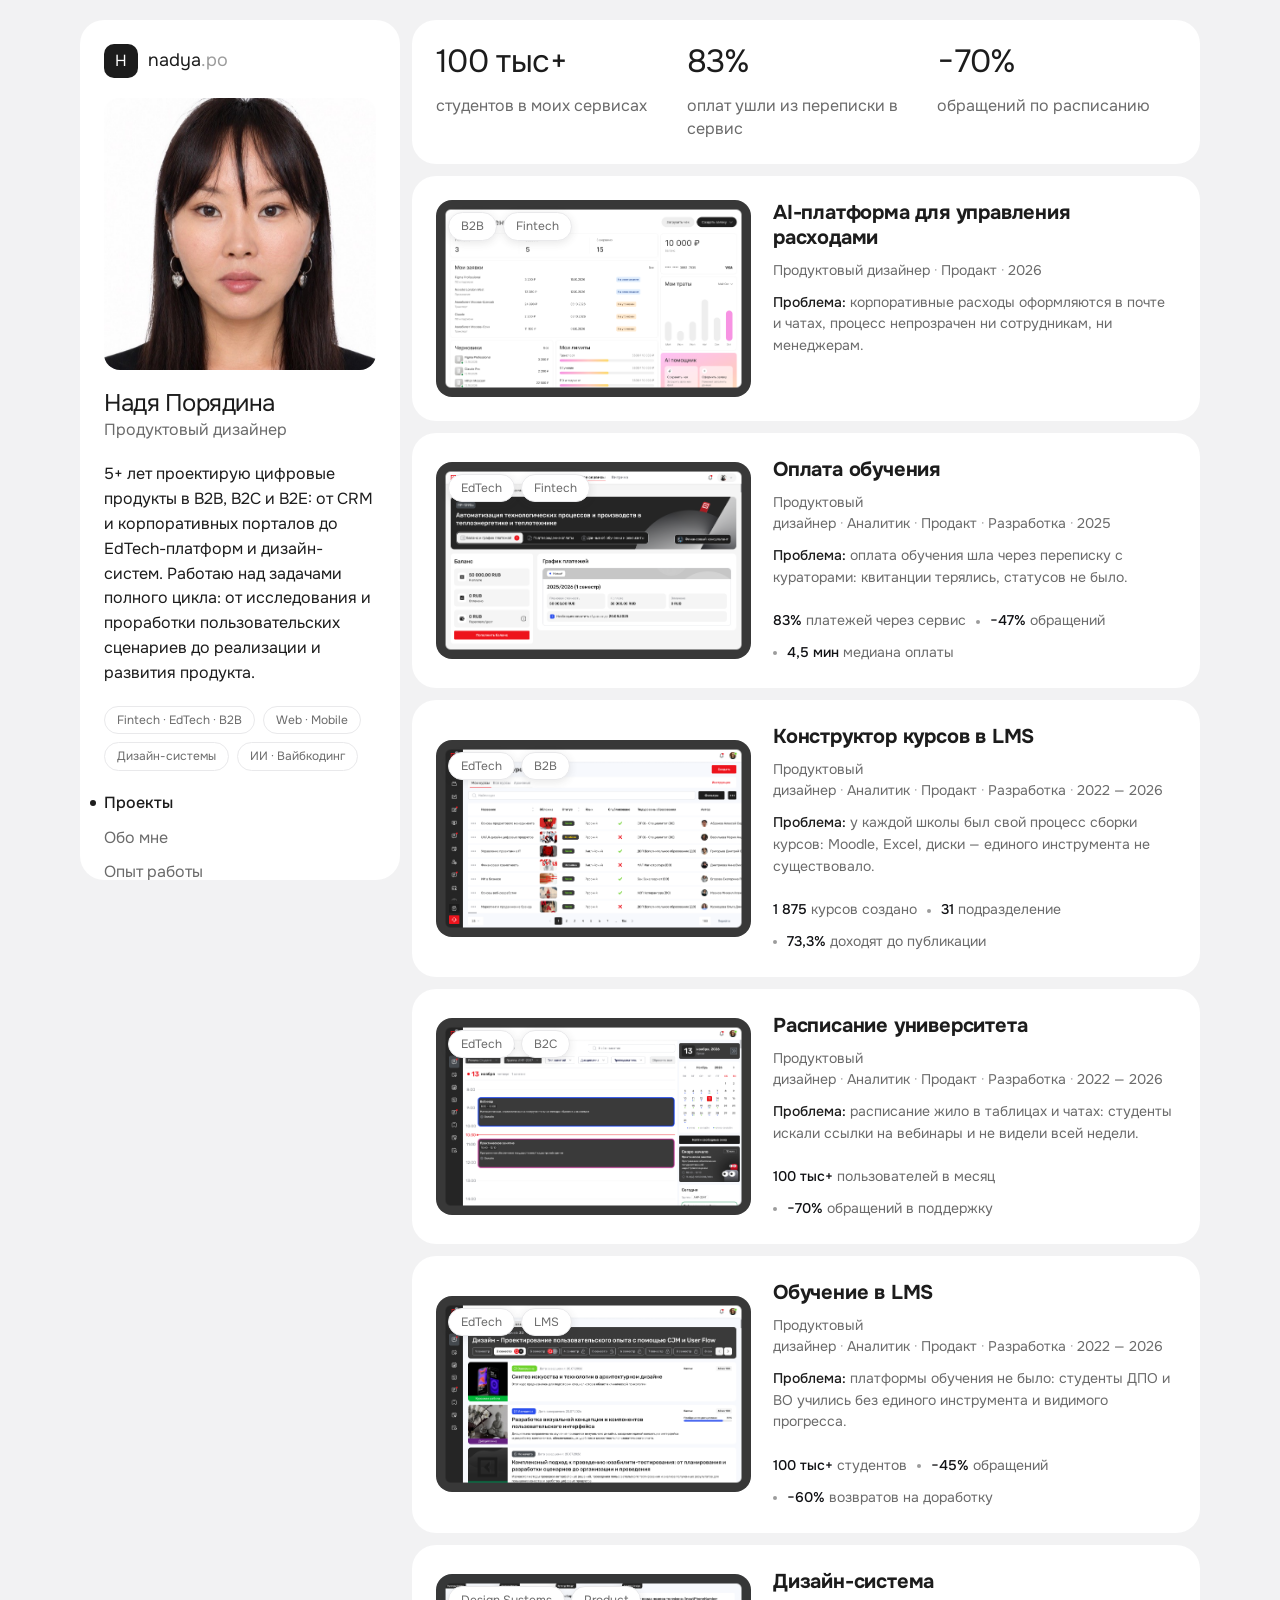
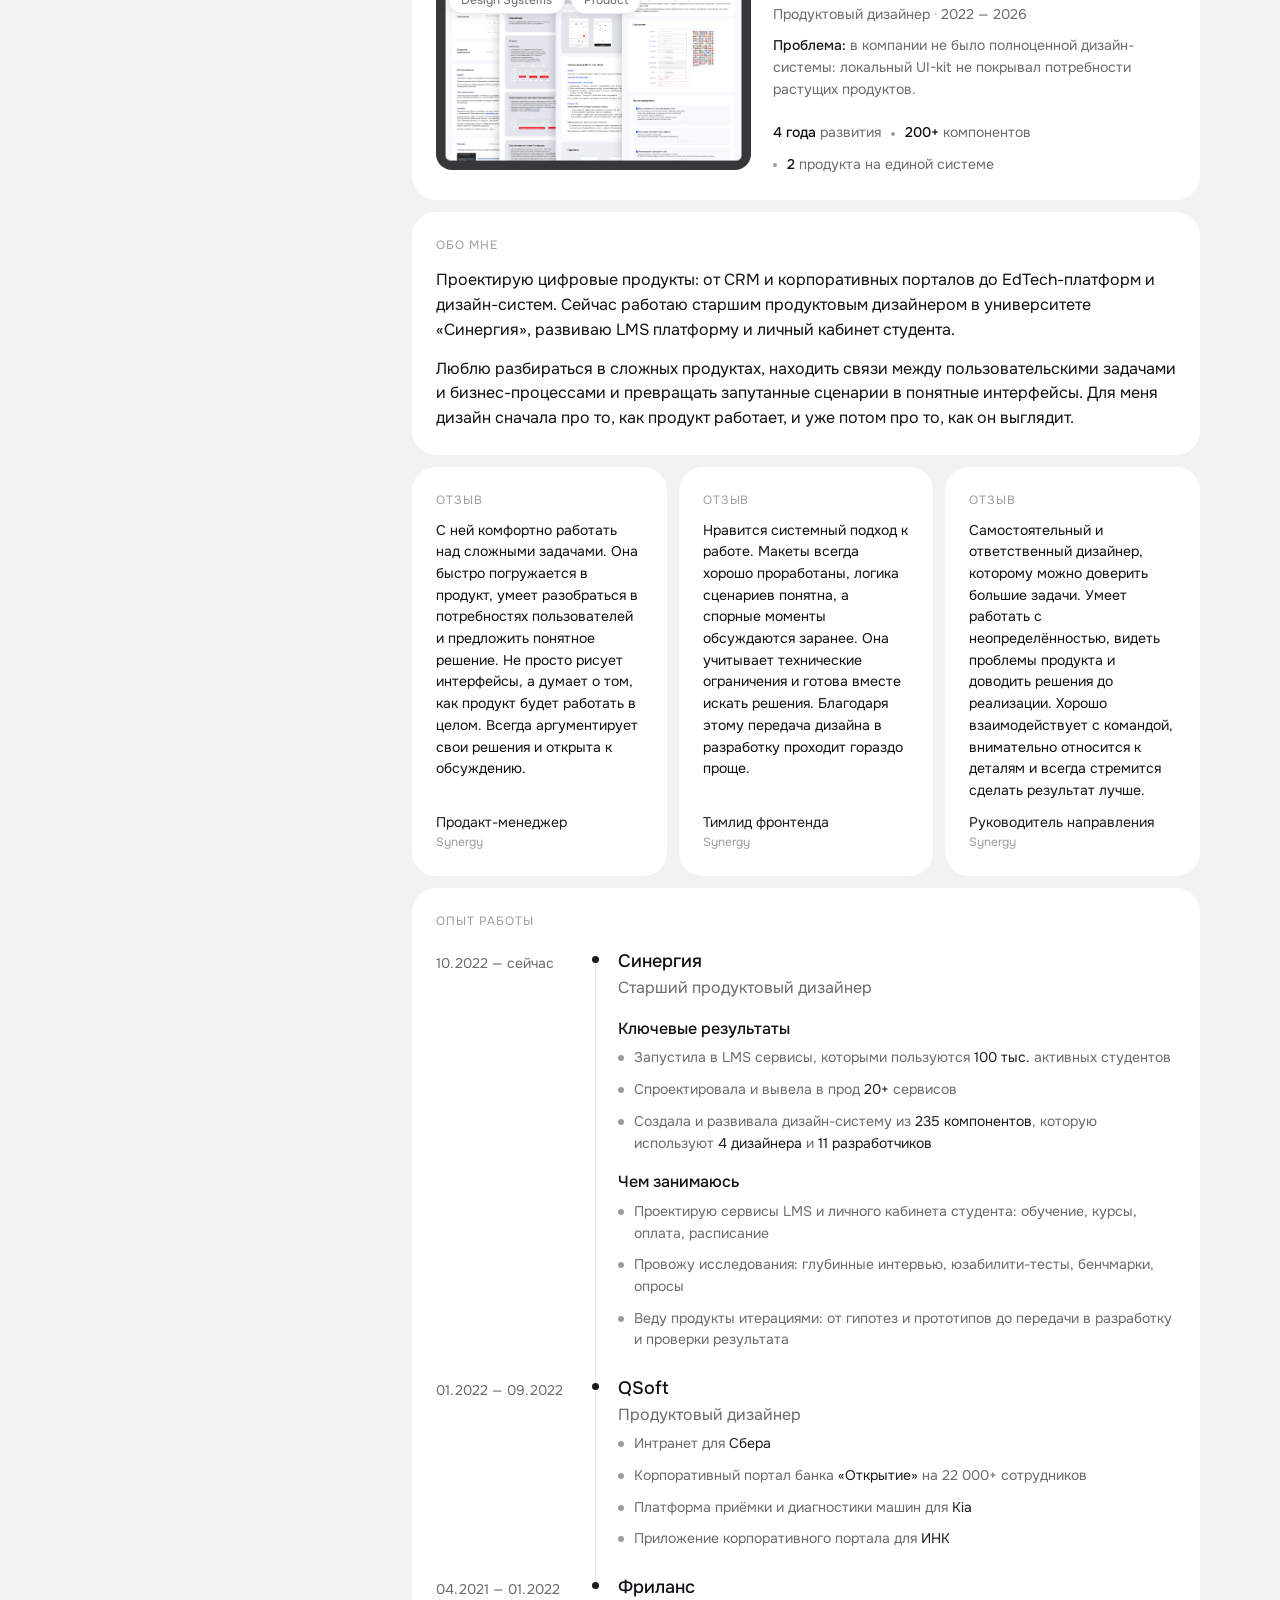
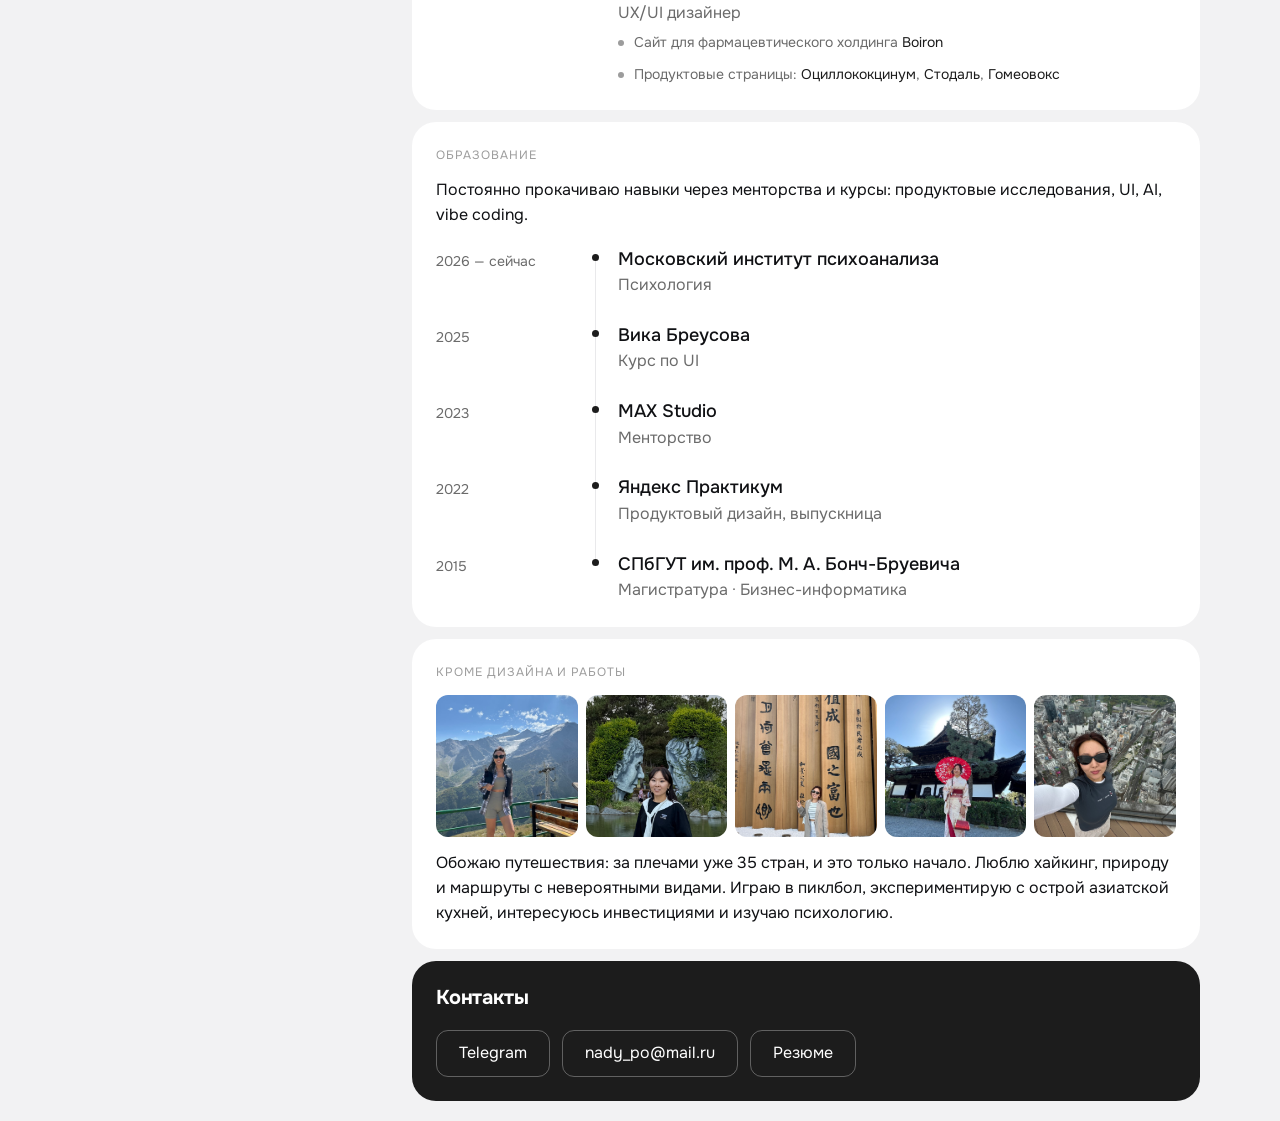
==== index.html @ e7091d89 "Дизайн-система: роль, этапы, проблема, AI-генерация; карточки роль/команда/сроки во всех кейсах; юза" ====
<!DOCTYPE html>
<html lang="ru">
<head>
  <meta charset="UTF-8">
  <meta name="viewport" content="width=device-width, initial-scale=1.0">
  <title>Надя Порядина — продуктовый дизайнер</title>
  <meta name="description" content="Портфолио продуктового дизайнера Надежды Порядиной: B2B fintech и EdTech, дизайн-системы, сложные интерфейсы.">
  <link rel="preconnect" href="https://fonts.googleapis.com">
  <link rel="preconnect" href="https://fonts.gstatic.com" crossorigin>
  <link href="https://fonts.googleapis.com/css2?family=Onest:wght@400&display=swap" rel="stylesheet">
  <link rel="stylesheet" href="styles.css?v65">
</head>
<body>

<div class="layout">

  <aside class="side">
    <a class="logo" href="/" aria-label="Надя Порядина — на главную">
      <span class="logo-mark">Н</span>
      <span>nadya<em>.po</em></span>
    </a>

    <div class="side-photo">
      <img src="assets/photo.jpg?v=6" alt="Надя Порядина — продуктовый дизайнер">
    </div>

    <div>
      <div class="side-name">Надя Порядина</div>
      <div class="side-role">Продуктовый дизайнер</div>
    </div>

    <p class="side-bio">5+ лет проектирую цифровые продукты в B2B, B2C и B2E: от CRM и корпоративных порталов до EdTech-платформ и дизайн-систем. Работаю над задачами полного цикла: от исследования и проработки пользовательских сценариев до реализации и развития продукта.</p>

    <div class="tags">
      <span class="tag">Fintech · EdTech · B2B</span>
      <span class="tag">Web · Mobile</span>
      <span class="tag">Дизайн-системы</span>
      <span class="tag">ИИ · Вайбкодинг</span>
    </div>

    <nav class="side-nav" aria-label="Разделы">
      <a href="#projects">Проекты</a>
      <a href="#about">Обо мне</a>
      <a href="#experience">Опыт работы</a>
      <a href="#contact">Контакты</a>
    </nav>


  </aside>

  <main class="bento" id="projects">

    <section class="cell s12">
      <div class="nums" style="grid-template-columns:repeat(3,1fr)">
        <div class="num"><div class="v">100 тыс+</div><div class="k">студентов в моих сервисах</div></div>
        <div class="num"><div class="v">83%</div><div class="k">оплат ушли из переписки в сервис</div></div>
        <div class="num"><div class="v">−70%</div><div class="k">обращений по расписанию</div></div>
      </div>
    </section>



    <a class="cell s12 proj-h clickable" href="case-ai-spend.html">
      <div class="proj-h-cover"><img src="assets/case-ai-spend-cover.png" alt="AI-платформа для управления расходами">
                <div class="tags"><span class="tag">B2B</span><span class="tag">Fintech</span></div></div>
      <div class="proj-h-body">
        <h3 class="cell-title">AI-платформа для управления расходами</h3>
        <div class="proj-h-meta">Продуктовый дизайнер<span class="sep">·</span>Продакт<span class="sep">·</span>2026</div>
        <p class="proj-h-field"><b>Проблема:</b> корпоративные расходы оформляются в почте и чатах, процесс непрозрачен ни сотрудникам, ни менеджерам.</p>
                
      </div>
    </a>
  <a class="cell s6 proj proj-old clickable" href="case-ai-spend.html">
      <div class="proj-top mockup"><img src="assets/case-ai-spend-cover.png" alt="Дашборд AI Spend в браузерном окне"><div class="proj-meta"><span class="tag">B2B</span><span class="tag">Fintech</span></div></div>
      <div class="proj-body">
        <h3 class="cell-title">AI-платформа для управления расходами</h3>
        <p class="proj-desc">Дизайн-система с нуля и экраны сотрудника для сервиса возмещения расходов с ИИ-распознаванием чеков: токены, UI-kit, Foundations, статусы.</p>
        
              </div>
    </a>



    <a class="cell s12 proj-h clickable" href="case-oplata.html">
      <div class="proj-h-cover"><img src="assets/case-oplata-cover.png" alt="Оплата обучения">
                <div class="tags"><span class="tag">EdTech</span><span class="tag">Fintech</span></div></div>
      <div class="proj-h-body">
        <h3 class="cell-title">Оплата обучения</h3>
        <div class="proj-h-meta">Продуктовый дизайнер<span class="sep">·</span>Аналитик<span class="sep">·</span>Продакт<span class="sep">·</span>Разработка<span class="sep">·</span>2025</div>
        <p class="proj-h-field"><b>Проблема:</b> оплата обучения шла через переписку с кураторами: квитанции терялись, статусов не было.</p>
                <div class="proj-tags"><span class="mtag"><b>83%</b> платежей через сервис</span><span class="mtag"><b>−47%</b> обращений</span><span class="mtag"><b>4,5 мин</b> медиана оплаты</span></div>
      </div>
    </a>
    <a class="cell s6 proj proj-old clickable" href="case-oplata.html">
      <div class="proj-top mockup"><img src="assets/case-oplata-cover.png" alt="Оплата обучения — график платежей"><div class="proj-meta"><span class="tag">EdTech</span><span class="tag">Fintech</span></div></div>
      <div class="proj-body">
        <h3 class="cell-title">Оплата обучения</h3>
        <p class="proj-desc">Спроектировала сервис для оплаты обучения, где студенты могут оплачивать счета, отслеживать платежи, управлять балансом и видеть задолженность.</p>
        <div class="proj-tags"><span class="mtag"><b>83%</b> платежей через сервис</span><span class="mtag"><b>−47%</b> обращений</span><span class="mtag"><b>4,5 мин</b> медиана оплаты</span></div>
              </div>
    </a>



    <a class="cell s12 proj-h clickable" href="case-konstruktor.html">
      <div class="proj-h-cover"><img src="assets/case-konstruktor-cover.png" alt="Конструктор курсов в LMS">
                <div class="tags"><span class="tag">EdTech</span><span class="tag">B2B</span></div></div>
      <div class="proj-h-body">
        <h3 class="cell-title">Конструктор курсов в LMS</h3>
        <div class="proj-h-meta">Продуктовый дизайнер<span class="sep">·</span>Аналитик<span class="sep">·</span>Продакт<span class="sep">·</span>Разработка<span class="sep">·</span>2022 — 2026</div>
        <p class="proj-h-field"><b>Проблема:</b> у каждой школы был свой процесс сборки курсов: Moodle, Excel, диски — единого инструмента не существовало.</p>
                <div class="proj-tags"><span class="mtag"><b>1 875</b> курсов создано</span><span class="mtag"><b>31</b> подразделение</span><span class="mtag"><b>73,3%</b> доходят до публикации</span></div>
      </div>
    </a>
    <a class="cell s6 proj proj-old clickable" href="case-konstruktor.html">
      <div class="proj-top mockup"><img src="assets/case-konstruktor-cover.png" alt="Конструктор курсов — экран продукта"><div class="proj-meta"><span class="tag">EdTech</span><span class="tag">B2B</span></div></div>
      <div class="proj-body">
        <h3 class="cell-title">Конструктор курсов в LMS</h3>
        <p class="proj-desc">Разработала интерфейс конструктора курсов для методистов, который помогает создавать, наполнять и публиковать учебные курсы.</p>
        <div class="proj-tags"><span class="mtag"><b>1 875</b> курсов создано</span><span class="mtag"><b>31</b> подразделение</span><span class="mtag"><b>73,3%</b> доходят до публикации</span></div>
              </div>
    </a>



    <a class="cell s12 proj-h clickable" href="case-raspisanie.html">
      <div class="proj-h-cover"><img src="assets/case-raspisanie-cover.png" alt="Расписание университета">
                <div class="tags"><span class="tag">EdTech</span><span class="tag">B2C</span></div></div>
      <div class="proj-h-body">
        <h3 class="cell-title">Расписание университета</h3>
        <div class="proj-h-meta">Продуктовый дизайнер<span class="sep">·</span>Аналитик<span class="sep">·</span>Продакт<span class="sep">·</span>Разработка<span class="sep">·</span>2022 — 2026</div>
        <p class="proj-h-field"><b>Проблема:</b> расписание жило в таблицах и чатах: студенты искали ссылки на вебинары и не видели всей недели.</p>
                <div class="proj-tags"><span class="mtag"><b>100 тыс+</b> пользователей в месяц</span><span class="mtag"><b>−70%</b> обращений в поддержку</span></div>
      </div>
    </a>
    <a class="cell s6 proj proj-old clickable" href="case-raspisanie.html">
      <div class="proj-top mockup"><img src="assets/case-raspisanie-cover.png" alt="Расписание университета — экран продукта"><div class="proj-meta"><span class="tag">EdTech</span><span class="tag">B2C</span></div></div>
      <div class="proj-body">
        <h3 class="cell-title">Расписание университета</h3>
        <p class="proj-desc">Сервис расписания для студентов и преподавателей Synergy.</p>
        <div class="proj-tags"><span class="mtag"><b>100 тыс+</b> пользователей в месяц</span><span class="mtag"><b>−70%</b> обращений в поддержку</span></div>
              </div>
    </a>



    <a class="cell s12 proj-h clickable" href="case-obuchenie.html">
      <div class="proj-h-cover"><img src="assets/case-obuchenie-cover.png" alt="Обучение в LMS">
                <div class="tags"><span class="tag">EdTech</span><span class="tag">LMS</span></div></div>
      <div class="proj-h-body">
        <h3 class="cell-title">Обучение в LMS</h3>
        <div class="proj-h-meta">Продуктовый дизайнер<span class="sep">·</span>Аналитик<span class="sep">·</span>Продакт<span class="sep">·</span>Разработка<span class="sep">·</span>2022 — 2026</div>
        <p class="proj-h-field"><b>Проблема:</b> платформы обучения не было: студенты ДПО и ВО учились без единого инструмента и видимого прогресса.</p>
                <div class="proj-tags"><span class="mtag"><b>100 тыс+</b> студентов</span><span class="mtag"><b>−45%</b> обращений</span><span class="mtag"><b>−60%</b> возвратов на доработку</span></div>
      </div>
    </a>
    <a class="cell s6 proj proj-old clickable" href="case-obuchenie.html">
      <div class="proj-top mockup"><img src="assets/case-obuchenie-cover.png" alt="Обучение в LMS — экран продукта"><div class="proj-meta"><span class="tag">EdTech</span><span class="tag">LMS</span></div></div>
      <div class="proj-body">
        <h3 class="cell-title">Обучение в LMS</h3>
        <p class="proj-desc">Образовательная платформа с нуля: четыре итерации от MVP для ДПО до университетского цикла с семестрами, пересдачами и прогрессом на 40+ занятий.</p>
        <div class="proj-tags"><span class="mtag"><b>100 тыс+</b> студентов</span><span class="mtag"><b>−45%</b> обращений</span><span class="mtag"><b>−60%</b> возвратов на доработку</span></div>
              </div>
    </a>



    <a class="cell s12 proj-h clickable" href="case-design-system.html">
      <div class="proj-h-cover"><img src="assets/case-design-system-cover.png" alt="Дизайн-система">
        <div class="tags"><span class="tag">Design Systems</span><span class="tag">Product</span></div></div>
      <div class="proj-h-body">
        <h3 class="cell-title">Дизайн-система</h3>
        <div class="proj-h-meta">Продуктовый дизайнер<span class="sep">·</span>2022 — 2026</div>
        <p class="proj-h-field"><b>Проблема:</b> в компании не было полноценной дизайн-системы: локальный UI-kit не покрывал потребности растущих продуктов.</p>
        <div class="proj-tags"><span class="mtag"><b>4 года</b> развития</span><span class="mtag"><b>200+</b> компонентов</span><span class="mtag"><b>2</b> продукта на единой системе</span></div>
      </div>
    </a>
    <a class="cell s6 proj proj-old clickable" href="case-design-system.html">
      <div class="proj-top mockup"><img src="assets/case-design-system-cover.png" alt="Дизайн-система — экран продукта"><div class="proj-meta"><span class="tag">Design Systems</span><span class="tag">Product</span></div></div>
      <div class="proj-body">
        <h3 class="cell-title">Дизайн-система</h3>
        <p class="proj-desc">От локального UI-kit к общей системе: 200+ компонентов, два продукта, Figma + Storybook и документация.</p>
        <div class="proj-tags"><span class="mtag"><b>4 года</b> развития</span><span class="mtag"><b>200+</b> компонентов</span><span class="mtag"><b>2</b> продукта на единой системе</span></div>
      </div>
    </a>



    <section class="cell s12" id="about">
      <span class="cell-kicker">Обо мне</span>
      <p class="cell-text primary">Проектирую цифровые продукты: от CRM и корпоративных порталов до EdTech-платформ и дизайн-систем. Сейчас работаю старшим продуктовым дизайнером в университете «Синергия», развиваю LMS платформу и личный кабинет студента.</p>
      <p class="cell-text primary">Люблю разбираться в сложных продуктах, находить связи между пользовательскими задачами и бизнес-процессами и превращать запутанные сценарии в понятные интерфейсы. Для меня дизайн сначала про то, как продукт работает, и уже потом про то, как он выглядит.</p>
    </section>

    <div class="reviews">
    <section class="cell review">
      <span class="cell-kicker">Отзыв</span>
      <p class="q">С ней комфортно работать над сложными задачами. Она быстро погружается в продукт, умеет разобраться в потребностях пользователей и предложить понятное решение. Не просто рисует интерфейсы, а думает о том, как продукт будет работать в целом. Всегда аргументирует свои решения и открыта к обсуждению.</p>
      <div class="who"><span><span class="n">Продакт-менеджер</span><span class="r">Synergy</span></span></div>
    </section>

    <section class="cell review">
      <span class="cell-kicker">Отзыв</span>
      <p class="q">Нравится системный подход к работе. Макеты всегда хорошо проработаны, логика сценариев понятна, а спорные моменты обсуждаются заранее. Она учитывает технические ограничения и готова вместе искать решения. Благодаря этому передача дизайна в разработку проходит гораздо проще.</p>
      <div class="who"><span><span class="n">Тимлид фронтенда</span><span class="r">Synergy</span></span></div>
    </section>

    <section class="cell review">
      <span class="cell-kicker">Отзыв</span>
      <p class="q">Самостоятельный и ответственный дизайнер, которому можно доверить большие задачи. Умеет работать с неопределённостью, видеть проблемы продукта и доводить решения до реализации. Хорошо взаимодействует с командой, внимательно относится к деталям и всегда стремится сделать результат лучше.</p>
      <div class="who"><span><span class="n">Руководитель направления</span><span class="r">Synergy</span></span></div>
    </section>
    </div>

    <section class="cell s12" id="experience">
      <div class="t-head">
        <span class="cell-kicker">Опыт работы</span>
      </div>
      <div class="timeline">
        <div class="t-item">
          <div class="t-date">10.2022 — сейчас</div>
          <div class="t-body">
            <span class="t-dot"></span>
            <div class="t-org">Синергия</div>
            <div class="t-role">Старший продуктовый дизайнер</div>
            <p class="t-sub">Ключевые результаты</p>
            <ul class="list">
              <li><p>Запустила в LMS сервисы, которыми пользуются <b>100 тыс.</b> активных студентов</p></li>
              <li><p>Спроектировала и вывела в прод <b>20+</b> сервисов</p></li>
              <li><p>Создала и развивала дизайн-систему из <b>235 компонентов</b>, которую используют <b>4 дизайнера</b> и <b>11 разработчиков</b></p></li>
            </ul>
            <p class="t-sub">Чем занимаюсь</p>
            <ul class="list">
              <li><p>Проектирую сервисы LMS и личного кабинета студента: обучение, курсы, оплата, расписание</p></li>
              <li><p>Провожу исследования: глубинные интервью, юзабилити-тесты, бенчмарки, опросы</p></li>
              <li><p>Веду продукты итерациями: от гипотез и прототипов до передачи в разработку и проверки результата</p></li>
            </ul>
          </div>
        </div>
        <div class="t-item">
          <div class="t-date">01.2022 — 09.2022</div>
          <div class="t-body">
            <span class="t-dot"></span>
            <div class="t-org">QSoft</div>
            <div class="t-role">Продуктовый дизайнер</div>
            <ul class="list">
              <li><p>Интранет для <b>Сбера</b></p></li>
              <li><p>Корпоративный портал банка <b>«Открытие»</b> на 22 000+ сотрудников</p></li>
              <li><p>Платформа приёмки и диагностики машин для <b>Kia</b></p></li>
              <li><p>Приложение корпоративного портала для <b>ИНК</b></p></li>
            </ul>
          </div>
        </div>
        <div class="t-item">
          <div class="t-date">04.2021 — 01.2022</div>
          <div class="t-body">
            <span class="t-dot"></span>
            <div class="t-org">Фриланс</div>
            <div class="t-role">UX/UI дизайнер</div>
            <ul class="list">
              <li><p>Сайт для фармацевтического холдинга <b>Boiron</b></p></li>
              <li><p>Продуктовые страницы: <b>Оциллококцинум</b>, <b>Стодаль</b>, <b>Гомеовокс</b></p></li>
            </ul>
          </div>
        </div>
      </div>
    </section>


    <section class="cell s12">
      <div class="t-head">
        <span class="cell-kicker">Образование</span>
      </div>
      <p class="cell-text primary">Постоянно прокачиваю навыки через менторства и курсы: продуктовые исследования, UI, AI, vibe coding.</p>
      <div class="timeline">
        <div class="t-item">
          <div class="t-date">2026 — сейчас</div>
          <div class="t-body">
            <span class="t-dot"></span>
            <div class="t-org">Московский институт психоанализа</div>
            <div class="t-role">Психология</div>
          </div>
        </div>
        <div class="t-item">
          <div class="t-date">2025</div>
          <div class="t-body">
            <span class="t-dot"></span>
            <div class="t-org">Вика Бреусова</div>
            <div class="t-role">Курс по UI</div>
          </div>
        </div>
        <div class="t-item">
          <div class="t-date">2023</div>
          <div class="t-body">
            <span class="t-dot"></span>
            <div class="t-org">MAX Studio</div>
            <div class="t-role">Менторство</div>
          </div>
        </div>
        <div class="t-item">
          <div class="t-date">2022</div>
          <div class="t-body">
            <span class="t-dot"></span>
            <div class="t-org">Яндекс Практикум</div>
            <div class="t-role">Продуктовый дизайн, выпускница</div>
          </div>
        </div>
        <div class="t-item">
          <div class="t-date">2015</div>
          <div class="t-body">
            <span class="t-dot"></span>
            <div class="t-org">СПбГУТ им. проф. М. А. Бонч-Бруевича</div>
            <div class="t-role">Магистратура · Бизнес-информатика</div>
          </div>
        </div>
      </div>
    </section>

    <section class="cell s12">
      <span class="cell-kicker">Кроме дизайна и работы</span>
      <div class="photos">
        <img src="assets/photos/life-1.jpg" alt="Личное фото из путешествий" loading="lazy">
        <img src="assets/photos/life-2.jpg" alt="Личное фото: хайкинг" loading="lazy">
        <img src="assets/photos/life-3.jpg" alt="Личное фото из путешествий" loading="lazy">
        <img src="assets/photos/life-4.jpg" alt="Личное фото: азиатская кухня" loading="lazy">
        <img src="assets/photos/life-5.jpg" alt="Личное фото из путешествий" loading="lazy">
      </div>
      <p class="cell-text primary">Обожаю путешествия: за плечами уже 35 стран, и это только начало. Люблю хайкинг, природу и маршруты с невероятными видами. Играю в пиклбол, экспериментирую с острой азиатской кухней, интересуюсь инвестициями и изучаю психологию.</p>
    </section>

    <section class="cell s12 contact-card" id="contact">
      <h3 class="cell-title">Контакты</h3>
      <div class="contact-buttons">
        <a class="btn btn-ondark" href="https://t.me/privet_nady">Telegram</a>
        <a class="btn btn-ondark" href="mailto:nady_po@mail.ru">nady_po@mail.ru</a>
        <a class="btn btn-ondark" href="resume.html">Резюме</a>
      </div>
    </section>

  </main>

</div>


<script src="app.js?v11"></script>
</body>
</html>
---- styles.css ----
/* Портфолио v3 — бенто · монохром · Onest */
:root {
  --bg: #F2F2F3;
  --card: #FFFFFF;
  --ink: #1C1C1C;
  --primary: #101114;
  --ink-2: #6B6B6B;
  --ink-3: #9C9C9C;
  --ink-4: #F2F2F2;
  --line: #E9E9EB;
  --radius: 24px;
  --radius-in: 16px;
  --shadow: 0 2px 10px rgba(60, 60, 60, .05);
  --shadow-lift: 0 14px 28px rgba(60, 60, 60, .1);

  --text-xs: 12px; --text-s: 14px; --text-m: 16px; --text-l: 18px; --text-xl: 20px;
  --h1: 32px; --h2: 24px; --h3: 20px;
}
* { margin: 0; padding: 0; box-sizing: border-box; }
html { scroll-behavior: smooth; }
body {
  font-family: 'Onest', system-ui, sans-serif;
  font-weight: 400;
  background: var(--bg);
  color: var(--ink);
  font-size: var(--text-m);
  line-height: 1.55;
  -webkit-font-smoothing: antialiased;
}
img { display: block; max-width: 100%; }
a { color: inherit; }
::selection { background: var(--ink); color: #fff; }
:focus-visible { outline: 2px solid var(--ink); outline-offset: 3px; border-radius: 4px; }

/* ---------- каркас ---------- */
.layout {
  max-width: 1440px;
  margin: 0 auto;
  padding: 20px 80px;
  display: grid;
  grid-template-columns: 320px 1fr;
  gap: 12px;
  align-items: start;
}

/* ---------- левая колонка ---------- */
.side {
  position: sticky;
  top: 20px;
  height: calc(100vh - 40px);
  background: var(--card);
  border-radius: var(--radius);
  padding: 24px;
  display: flex;
  flex-direction: column;
  gap: 20px;
  overflow-y: auto;
  scrollbar-width: thin;
}
.side-photo { flex-shrink: 0; }
.side > .btn-dark { margin-top: auto; }
.logo { display: flex; align-items: center; gap: 10px; text-decoration: none; font-size: var(--text-l); }
.logo-mark {
  width: 34px; height: 34px; border-radius: 10px;
  background: var(--ink); color: #fff;
  display: flex; align-items: center; justify-content: center;
  font-size: 16px;
}
.logo em { font-style: normal; color: var(--ink-3); }
.side-photo { border-radius: var(--radius-in); overflow: hidden; }
.side-photo img { width: 100%; aspect-ratio: 1; object-fit: cover; }
.side-name { font-size: var(--h2); line-height: 1.15; letter-spacing: -.02em; }
.side-role { color: var(--ink-2); }
.side-bio strong { font-weight: 500; color: var(--ink); }
.proj-metrics { display: flex; flex-wrap: wrap; gap: 10px 22px; margin-top: 12px; }
.proj-metrics .v { font-size: 20px; line-height: 1.1; letter-spacing: -.01em; color: var(--primary); font-weight: 500; }
.proj-metrics .k { font-size: var(--text-xs); color: var(--ink-3); line-height: 1.35; margin-top: 3px; }

/* Горизонтальные карточки кейсов (v2): на мобилке — старые вертикальные */
.proj-old { display: none; }
.cell.proj-old { display: none; }
.cell.proj-h { display: flex; flex-direction: row; gap: 22px; align-items: stretch; }
.proj-h-cover { flex: 0 0 315px; border-radius: var(--radius-in); overflow: hidden; display: flex; align-self: center; position: relative; }
.proj-h-cover img { width: 100%; height: auto; object-fit: contain; }
.proj-h-cover .tags { position: absolute; top: 12px; left: 12px; z-index: 2; gap: 6px; }
.proj-h-cover .tag { background: var(--card); box-shadow: 0 2px 8px rgba(60,60,60,.12); }
.proj-h-body { flex: 1; display: flex; flex-direction: column; gap: 10px; min-width: 0; }
.proj-h-meta { font-size: var(--text-s); color: var(--ink-2); }
.proj-h-meta .sep { color: var(--ink-3); padding: 0 4px; }
.proj-h-field { font-size: var(--text-s); color: var(--ink-2); }
.proj-h-field b { color: var(--ink); font-weight: 500; }
.proj-tags { display: flex; flex-wrap: wrap; align-items: center; gap: 10px; margin-top: auto; padding-top: 12px; font-size: var(--text-s); color: var(--ink-2); }
.mtag { background: none; color: var(--ink-2); font-size: var(--text-s); padding: 0; border-radius: 0; white-space: normal; }
.mtag b { color: var(--primary); font-weight: 500; }
.mtag + .mtag::before { content: ''; display: inline-block; width: 4px; height: 4px; border-radius: 50%; background: var(--ink-3); margin-right: 10px; vertical-align: middle; }
@media (max-width: 800px) {
  .cell.proj-h { display: none; }
  .cell.proj-old { display: flex; flex-direction: column; }
}
.tags { display: flex; flex-wrap: wrap; gap: 8px; }
.tag {
  font-size: var(--text-xs); color: var(--ink-2);
  border: 1px solid var(--line); border-radius: 999px;
  padding: 4px 12px; background: var(--card);
}
.side-nav { display: flex; flex-direction: column; gap: 10px; }
.side-nav a { text-decoration: none; color: var(--ink-2); transition: color .18s; }
.side-nav a:hover { color: var(--ink); }
.btn {
  display: inline-flex; align-items: center; justify-content: center;
  min-height: 44px; padding: 10px 22px;
  border-radius: 12px; text-decoration: none;
  font-size: var(--text-m); border: 1px solid transparent;
  transition: transform .18s, box-shadow .18s, background .18s, border-color .18s;
}
.btn-dark { background: var(--ink); color: #fff; }
.btn-dark:hover { transform: translateY(-2px); }
.btn-ghost { background: var(--card); color: var(--ink); border-color: var(--line); }
.btn-ghost:hover { background: var(--ink-4); }
.btn-light { color: #fff; opacity: .95; }
.btn-light:hover { opacity: 1; }
.btn-ondark { color: #fff; border-color: rgba(255,255,255,.3); }
.btn-ondark:hover { border-color: rgba(255,255,255,.55); background: rgba(255,255,255,.08); }

/* ---------- бенто-сетка ---------- */
.bento {
  display: grid;
  grid-template-columns: repeat(12, 1fr);
  gap: 12px;
}
.cell {
  background: var(--card);
  border-radius: var(--radius);
  padding: 24px;
  display: flex;
  flex-direction: column;
  gap: 14px;
  transition: transform .2s, box-shadow .2s;
  min-width: 0;
}
.cell.clickable { text-decoration: none; }
.cell.clickable:hover { transform: scale(1.02); box-shadow: var(--shadow-lift); z-index: 3; }
.s3 { grid-column: span 3; } .s4 { grid-column: span 4; }
.s5 { grid-column: span 5; } .s6 { grid-column: span 6; }
.s7 { grid-column: span 7; } .s8 { grid-column: span 8; }
.s12 { grid-column: span 12; }

.cell-kicker { font-size: var(--text-xs); color: var(--ink-3); letter-spacing: .08em; text-transform: uppercase; }
.cell-title { font-size: var(--h3); line-height: 1.25; letter-spacing: -.01em; }
.cell-text { color: var(--ink-2); }
.cell-text b { color: var(--ink); font-weight: 400; }

/* интро */
.intro-quote {
  font-size: 26px; line-height: 1.3; letter-spacing: -.02em;
}
.intro-quote em { font-style: normal; color: var(--ink-3); }

/* мини-метрики */
.stat .v { font-size: 26px; letter-spacing: -.02em; line-height: 1.1; }
.stat .k { color: var(--ink-2); font-size: var(--text-s); }

/* проекты */
.proj { gap: 0; }
.proj-top {
  position: relative;
  overflow: hidden; background: var(--card);
  margin: -24px -24px 0;
  border-radius: var(--radius) var(--radius) 0 0;
  height: 280px;
  display: flex; align-items: center; justify-content: center;
}
.proj-top img { width: 132px; height: 132px; object-fit: contain; margin: 28px 0; }
.proj-top.mockup {
  background: var(--card);
  padding: 24px 24px 0;
}
.proj-top.mockup img {
  width: 100%;
  height: 100%;
  object-fit: cover;
  margin: 0;
  border-radius: 8px;
  align-self: stretch;
}
.proj-top.placeholder {
  background: var(--card);
  color: var(--ink-3); font-size: var(--text-s);
}
.proj-body { padding-top: 18px; display: flex; flex-direction: column; gap: 10px; flex: 1; }
.proj-meta {
  position: absolute; top: 12px; left: 12px; z-index: 2;
  display: flex; flex-wrap: wrap; gap: 6px;
}
.proj-meta .tag { background: var(--card); box-shadow: 0 2px 8px rgba(60,60,60,.12); }
.proj-desc { color: var(--ink-2); font-size: var(--text-s); flex: 1; }
.proj-link { color: var(--ink); font-size: var(--text-s); font-weight: 400; }
.proj-link:hover { text-decoration: underline; text-underline-offset: 3px; }
.soon-badge {
  align-self: flex-start;
  font-size: var(--text-xs); color: var(--ink-3);
  border: 1px dashed var(--line); border-radius: 999px; padding: 3px 12px;
}

/* подход */
.principles { display: flex; flex-direction: column; gap: 12px; }
.principle { display: flex; gap: 10px; font-size: var(--text-s); color: var(--ink-2); }
.principle::before { content: ""; width: 6px; height: 6px; border-radius: 50%; background: var(--ink); flex: none; margin-top: 8px; }
.principle b { color: var(--ink); font-weight: 400; }

/* фото-плитка */
.photos { display: grid; grid-template-columns: repeat(5, 1fr); gap: 8px; }
.photos img { border-radius: 12px; aspect-ratio: 1; object-fit: cover; width: 100%; }
@media (max-width: 900px) {
  .photos {
    display: flex; gap: 8px;
    overflow-x: auto; scroll-snap-type: x mandatory;
    padding-bottom: 4px; scrollbar-width: none;
  }
  .photos::-webkit-scrollbar { display: none; }
  .photos img { flex: 0 0 62%; aspect-ratio: 1; scroll-snap-align: center; }
}

/* отзывы */
.review { gap: 10px; }
.review .q { color: var(--primary); font-size: var(--text-s); flex: 1; }
.review .who { display: flex; align-items: center; gap: 10px; }
.review .ava {
  width: 36px; height: 36px; border-radius: 50%;
  background: var(--ink-4);
  display: flex; align-items: center; justify-content: center;
  overflow: hidden; flex: none;
}
.review .ava img { width: 100%; height: 100%; object-fit: cover; filter: grayscale(1); }
.review .who .n { font-size: var(--text-s); display: block; }
.review .who .r { display: block; }
.review .who .r { font-size: var(--text-xs); color: var(--ink-3); }

/* контакт */
.contact-card { background: var(--ink); color: #fff; align-items: flex-start; }
.contact-card .cell-title { color: #fff; }
.contact-card .cell-text { color: #B9B9B9; }
.contact-buttons { display: flex; flex-wrap: wrap; gap: 12px; margin-top: 6px; }

/* футер */
.foot {
  grid-column: span 12;
  display: flex; flex-wrap: wrap; gap: 8px 24px;
  justify-content: space-between; color: var(--ink-3);
  font-size: var(--text-s); padding: 4px 8px;
}
.foot a { color: var(--ink-2); text-decoration: none; }
.foot a:hover { color: var(--ink); }

/* ---------- кейс и резюме ---------- */
.page-top {
  grid-column: 1 / -1;
  display: flex; flex-wrap: wrap; align-items: center; gap: 10px 18px;
}
.page-top .back { color: var(--ink-2); text-decoration: none; font-size: var(--text-s); }
.page-top .back:hover { color: var(--ink); }
.page-top .crumb { color: var(--ink-3); font-size: var(--text-s); }
.h1 { font-size: 30px; line-height: 1.15; letter-spacing: -.02em; }
.nums { display: grid; grid-template-columns: repeat(4, 1fr); gap: 12px; }
.num .v { font-size: var(--h1); letter-spacing: -.02em; line-height: 1.1; }
.num .k { color: var(--ink-2); font-size: var(--text-m); line-height: 1.4; }
.num .v + .k { margin-top: 16px; }
.list { display: flex; flex-direction: column; gap: 12px; }
.list li { list-style: none; display: flex; gap: 10px; color: var(--ink-2); font-size: var(--text-s); }
.list li::before { content: ""; width: 6px; height: 6px; border-radius: 50%; background: var(--ink-3); flex: none; margin-top: 8px; }
.list li b { color: var(--ink); font-weight: 400; }
.steps { display: flex; flex-direction: column; gap: 0; }
.step { padding: 16px 0; border-top: 1px solid var(--line); display: grid; grid-template-columns: minmax(0, 30ch) 1fr; gap: 6px 28px; }
.step:first-child { border-top: none; padding-top: 4px; }
.step h3 { font-size: var(--text-m); font-weight: 400; }
.step p { color: var(--ink-2); font-size: var(--text-s); }
.job { gap: 8px; }
.job h3 { font-size: var(--text-m); font-weight: 400; display: flex; flex-wrap: wrap; gap: 4px 12px; }
.job .yrs { color: var(--ink-3); }
.job p { color: var(--ink-2); font-size: var(--text-s); }
.job p b { color: var(--ink); font-weight: 400; }
.ph { border-radius: var(--radius-in); background: var(--ink-4); color: var(--ink-3);
      display: flex; align-items: center; justify-content: center; min-height: 160px; font-size: var(--text-s); }

/* ---------- анимация ---------- */
.cell, .side { opacity: 0; transform: translateY(14px); transition: opacity .5s ease, transform .5s cubic-bezier(.2,.7,.2,1), box-shadow .2s; }
.cell.in, .side.in { opacity: 1; transform: none; }
@media (prefers-reduced-motion: reduce) {
  .cell, .side { opacity: 1; transform: none; transition: none; }
}

/* ---------- адаптив ---------- */
@media (max-width: 1200px) {
  .layout { padding: 20px 40px; gap: 24px; grid-template-columns: 300px 1fr; }
}
@media (min-width: 901px) and (max-width: 1200px) {
  .photos { grid-template-columns: repeat(3, 1fr); }
  .photos img:nth-child(n+4) { display: none; }
}
@media (max-width: 900px) {
  .layout { grid-template-columns: 1fr; padding: 16px 40px; gap: 16px; }
  /* главная: профиль виден сверху, навигация уходит в бургер */
  .side { position: static; height: auto; }
  .side:has(.side-photo) .side-nav { display: none; }
  /* кейс-страницы: сайдбар целиком в шторку */
  .side:not(:has(.side-photo)) { display: none; }
  .s3, .s4, .s5, .s6, .s7, .s8 { grid-column: span 12; }
  .nums { grid-template-columns: repeat(2, 1fr) !important; }
  aside.nav-drawer {
    position: fixed; top: 0; left: 0; bottom: 0;
    width: min(84vw, 320px); z-index: 60;
    background: var(--card);
    border-radius: 0 var(--radius) var(--radius) 0;
    padding: 24px; overflow-y: auto;
    transform: translateX(-105%);
    transition: transform .3s ease;
    display: flex; flex-direction: column; gap: 20px;
  }
  aside.nav-drawer.open { transform: none; box-shadow: 0 0 60px rgba(0,0,0,.25); }
  aside.nav-drawer .side-nav { margin-top: 0; }
}
.burger { display: none; }
.nav-backdrop { display: none; }
.nav-drawer { display: none; }
@media (max-width: 900px) {
  .burger {
    display: flex; flex-direction: column; align-items: center; justify-content: center; gap: 5px;
    position: fixed; top: 14px; right: 14px; z-index: 70;
    width: 46px; height: 46px; border: none; border-radius: 50%;
    background: var(--ink); cursor: pointer;
    box-shadow: var(--shadow-lift);
  }
  .burger span { display: block; width: 18px; height: 2px; background: #fff; border-radius: 2px; transition: transform .25s; }
  .burger.open span:nth-child(1) { transform: translateY(3.5px) rotate(45deg); }
  .burger.open span:nth-child(2) { transform: translateY(-3.5px) rotate(-45deg); }
  .nav-backdrop {
    display: block; position: fixed; inset: 0; z-index: 55;
    background: rgba(20,20,25,.45);
    opacity: 0; pointer-events: none; transition: opacity .3s;
  }
  .nav-backdrop.show { opacity: 1; pointer-events: auto; }
}
@media (max-width: 700px) {
  .slider .slider-card { flex-basis: 100%; }
}
@media (max-width: 560px) {
  .proj-top { height: 200px; }
  .layout { padding: 12px 16px; gap: 12px; }
  .bento { gap: 12px; }
  .cell { padding: 18px; border-radius: 20px; }
  .proj-top { margin: -18px -18px 0; }
  .proj-top.mockup { padding: 18px 18px 0; }
  .photos { grid-template-columns: repeat(2, 1fr); }
  .step { grid-template-columns: 1fr; }
  .nums { grid-template-columns: 1fr !important; }
  .h1 { font-size: 26px; }
}

.cell-text.primary { color: var(--primary); }
.cell-text a { color: var(--ink); text-decoration: underline; text-underline-offset: 3px; }
.cell-text a:hover { text-decoration-thickness: 2px; }

/* плавающая glass-кнопка «Смотреть» под курсором */
.view-btn {
  position: fixed;
  left: 0; top: 0;
  width: 92px; height: 92px;
  border-radius: 50%;
  display: flex; align-items: center; justify-content: center;
  background: var(--ink);
  backdrop-filter: blur(12px);
  -webkit-backdrop-filter: blur(12px);
  color: #fff;
  font-size: var(--text-s);
  pointer-events: none;
  opacity: 0;
  transform: translate(-200px, -200px) scale(.7);
  transition: opacity .18s ease;
  z-index: 60;
  will-change: transform;
}
.view-btn.on { opacity: 1; }

/* ---------- кейс: доп. блоки ---------- */
.case-cover { border-radius: var(--radius-in); overflow: hidden; margin-top: 4px; }
.case-cover img { width: 100%; display: block; }
.roles { display: grid; grid-template-columns: repeat(4, 1fr); gap: 12px; }
.role { background: var(--ink-4); border-radius: var(--radius-in); padding: 14px 16px; display: flex; flex-direction: column; gap: 6px; }
.role b { font-weight: 400; }
.role span { color: var(--ink-2); font-size: var(--text-s); }
.interviews { display: grid; grid-template-columns: repeat(2, 1fr); gap: 10px; }
.int { background: var(--ink-4); border-radius: var(--radius-in); padding: 12px 16px; font-size: var(--text-s); color: var(--ink-2); }
.int b { display: block; font-weight: 400; color: var(--ink); margin-bottom: 2px; }
.sub-h { font-size: var(--text-m); font-weight: 400; margin-top: 36px; }
.sub-h + * { margin-top: 12px; }
.hyp-list { display: flex; flex-direction: column; }
.hyp { padding: 14px 0; border-top: 1px solid var(--line); display: grid; grid-template-columns: minmax(0, 24ch) auto 1fr; gap: 4px 20px; align-items: baseline; }
.hyp:first-child { border-top: none; }
.hyp-t { font-weight: 400; }
.hyp p { color: var(--ink-2); font-size: var(--text-s); grid-column: 1 / -1; }
.note { color: var(--ink-3); font-size: var(--text-s); border-left: 2px solid var(--line); padding-left: 14px; }
.principle { background: var(--ink-4); border-radius: var(--radius-in); padding: 16px 20px; }
.principle b { text-transform: uppercase; letter-spacing: .08em; font-size: var(--text-xs); color: var(--ink-3); display: block; margin-bottom: 6px; }
.principle p { color: var(--primary); font-size: var(--text-s); }
.flow-line { display: flex; flex-wrap: wrap; align-items: center; gap: 8px; font-size: var(--text-s); }
.flow-line span { background: var(--ink-4); border-radius: 999px; padding: 6px 14px; }
.flow-line i { color: var(--ink-3); font-style: normal; }
.ux-grid { display: grid; grid-template-columns: repeat(3, 1fr); gap: 12px; }
.ux { background: var(--ink-4); border-radius: var(--radius-in); padding: 16px 18px; display: flex; flex-direction: column; gap: 6px; }
.ux b { font-weight: 400; }
.ux p { color: var(--ink-2); font-size: var(--text-s); }
.screens { display: grid; grid-template-columns: repeat(5, 1fr); gap: 12px; }
.screens .ph { min-height: 120px; font-size: var(--text-xs); }

/* кастдев-галерея */
.case-cap { font-size: var(--text-xs); color: var(--ink-3); margin-top: -6px; padding-left: 2px; }
.custdev { display: grid; grid-template-columns: 1fr 1fr; gap: 12px; }
.custdev .wide { grid-column: span 2; }
.custdev img { width: 100%; border-radius: var(--radius-in); border: 1px solid var(--line); }
.custdev.dense { grid-template-columns: repeat(3, 1fr); }
@media (max-width: 1200px) { .custdev.dense { grid-template-columns: repeat(2, 1fr); } }
@media (max-width: 900px) { .custdev { grid-template-columns: 1fr; } .custdev .wide { grid-column: span 1; } }

/* ---------- слайдер других кейсов ---------- */
.slider-head { display: flex; align-items: center; justify-content: space-between; }
.slider-nav { display: flex; gap: 8px; }
.slider-nav button {
  width: 36px; height: 36px; border-radius: 50%;
  background: var(--card); border: 1px solid var(--line); color: var(--ink-2);
  font-size: 18px; line-height: 1; cursor: pointer;
  display: flex; align-items: center; justify-content: center;
  transition: color .2s, border-color .2s;
}
.slider-nav button:hover { color: var(--ink); border-color: var(--ink-3); }
.slider { display: flex; gap: 12px; overflow-x: auto; scroll-snap-type: x mandatory; padding-bottom: 4px; scrollbar-width: none; }
.slider::-webkit-scrollbar { display: none; }
.slider-card {
  flex: 0 0 calc((100% - 24px) / 2.5); scroll-snap-align: start;
  background: var(--ink-4); border-radius: var(--radius-in);
  text-decoration: none; color: var(--ink);
  transition: transform .2s, box-shadow .2s;
}
.slider-card:hover { transform: translateY(-3px); }
.sl-cover { border-radius: var(--radius-in) var(--radius-in) 0 0; overflow: hidden; height: 150px; }
.sl-cover img { width: 100%; height: 100%; object-fit: cover; }
.sl-body { padding: 14px 16px 16px; display: flex; flex-direction: column; gap: 8px; }
.slider-card .proj-meta { position: static; opacity: 1; }
.slider-card .proj-meta .tag { background: var(--card); box-shadow: none; }

@media (max-width: 900px) {
  .roles { grid-template-columns: repeat(2, 1fr); }
  .interviews { grid-template-columns: 1fr; }
  .ux-grid { grid-template-columns: 1fr; }
  .screens { grid-template-columns: repeat(2, 1fr); }
  .hyp { grid-template-columns: 1fr; }
}

/* ---------- опыт работы ---------- */
.job-head { display: flex; align-items: baseline; flex-wrap: wrap; gap: 4px 12px; }
.job-co { font-size: var(--text-l); }
.job-years { color: var(--ink-3); font-size: var(--text-s); }
.job-sub { text-transform: uppercase; letter-spacing: .08em; font-size: var(--text-xs); color: var(--ink-3); margin-bottom: 10px; }
.job-cols { display: grid; grid-template-columns: 1fr 1fr; gap: 20px; }
@media (max-width: 900px) { .job-cols { grid-template-columns: 1fr; } }

/* Отзывы: 3 колонки на десктопе, свайп-слайдер на мобилке */
.reviews { grid-column: span 12; display: grid; grid-template-columns: repeat(3, 1fr); gap: 12px; }
@media (max-width: 900px) {
  .reviews {
    display: flex; gap: 12px;
    overflow-x: auto; scroll-snap-type: x mandatory;
    padding-bottom: 4px; scrollbar-width: none;
  }
  .reviews::-webkit-scrollbar { display: none; }
  .reviews .review { flex: 0 0 86%; scroll-snap-align: center; }
}

/* Timeline: опыт и образование */
.t-head { display: flex; align-items: baseline; justify-content: space-between; gap: 12px; }
.t-note { font-size: var(--text-s); color: var(--ink-3); }
.timeline { display: flex; flex-direction: column; gap: 26px; margin-top: 6px; }
.t-item { display: grid; grid-template-columns: 128px 1fr; column-gap: 28px; }
.t-date { font-size: var(--text-s); color: var(--ink-2); padding-top: 3px; }
.t-body { position: relative; padding-left: 26px; }
.t-body::before { content: ''; position: absolute; left: 3px; top: 12px; bottom: -38px; width: 1px; background: var(--line); }
.t-item:last-child .t-body::before { display: none; }
.t-dot { position: absolute; left: 0; top: 6px; width: 7px; height: 7px; border-radius: 50%; background: var(--ink); }
.t-org { font-size: var(--text-l); font-weight: 500; color: var(--primary); line-height: 1.3; }
.t-role { font-size: var(--text-m); color: var(--ink-2); margin-top: 2px; }
.t-sub { font-size: var(--text-m); color: var(--primary); font-weight: 500; margin-top: 16px; }
.timeline .list { margin-top: 6px; gap: 10px; }
@media (max-width: 700px) {
  .t-item { grid-template-columns: 1fr; row-gap: 4px; }
  .t-date { padding-top: 0; }
  .t-body::before { top: 22px; }
}

/* боли сторон — карточки в блоке «Проблема» */
.pains { display: grid; grid-template-columns: 1fr 1fr; gap: 12px; }
.pain {
  background: var(--ink-4); border-radius: var(--radius-in);
  padding: 18px 20px; display: flex; flex-direction: column; gap: 12px;
}
.pain .job-sub { margin: 0; }
.pain .list li { color: var(--ink-2); }
.pain .list li::before { background: var(--ink); }
@media (max-width: 900px) { .pains { grid-template-columns: 1fr; } }

/* вторая строка внутри карточки опыта */
.job-row2 { display: grid; grid-template-columns: 1fr 1fr; gap: 20px; border-top: none; padding-top: 0; margin-top: 4px; }
.job-row2 .job-head { color: var(--primary); }
.job-row2 .job-head .cell-title,
.job-row2 .job-co { font-size: var(--text-m); }
.job-row2 .job-years { color: var(--primary); font-size: var(--text-m); }
.job-row2 .list li { color: var(--primary); font-size: var(--text-m); }
@media (max-width: 900px) { .job-row2 { grid-template-columns: 1fr; } }
/* dribbble: квадратная кнопка с иконкой */
.btn-dribbble { width: 44px; padding: 10px 0; flex: none; }
.btn-dribbble img { display: block; }
/* Контекст + карточка роль/команда/сроки в одном ряду */
.ctx-row { grid-column: span 12; display: grid; grid-template-columns: 1fr 320px; gap: 12px; align-items: stretch; }
.ctx-row > .cell { grid-column: auto; }
.ctx-ci { display: flex; flex-direction: column; gap: 2px; }
.ctx-ci span { font-size: var(--text-xs); color: var(--ink-3); letter-spacing: .06em; text-transform: uppercase; }
.ctx-ci b { font-size: var(--text-m); color: var(--ink); font-weight: 500; line-height: 1.4; }
@media (max-width: 900px) { .ctx-row { grid-template-columns: 1fr; } }

.side-nav a.nav-active { color: var(--ink); font-weight: 500; position: relative; }
.side-nav a.nav-active::before { content: ''; position: absolute; left: -14px; top: 50%; transform: translateY(-50%); width: 6px; height: 6px; border-radius: 50%; background: var(--ink); }
.proj-top.mockup img { margin-bottom: 0; }
.proj-body { padding-top: 16px; }

/* Кейс конструктора: гипотезы и валидация первой итерации */
.case-hypotheses {
  display: flex;
  flex-direction: column;
  gap: 0;
  background: var(--ink-4);
  border-radius: var(--radius-in);
  padding: 4px 20px;
}
.case-hypotheses p {
  padding: 16px 0;
  color: var(--primary);
  font-size: var(--text-m);
  line-height: 1.55;
}
.case-hypotheses p + p { border-top: 1px solid #DDDDDF; }
.validation-checks li::before {
  content: "✅";
  background: none;
  border-radius: 0;
  width: auto;
  height: auto;
  margin-top: 0;
  font-size: 16px;
  line-height: 1.55;
}
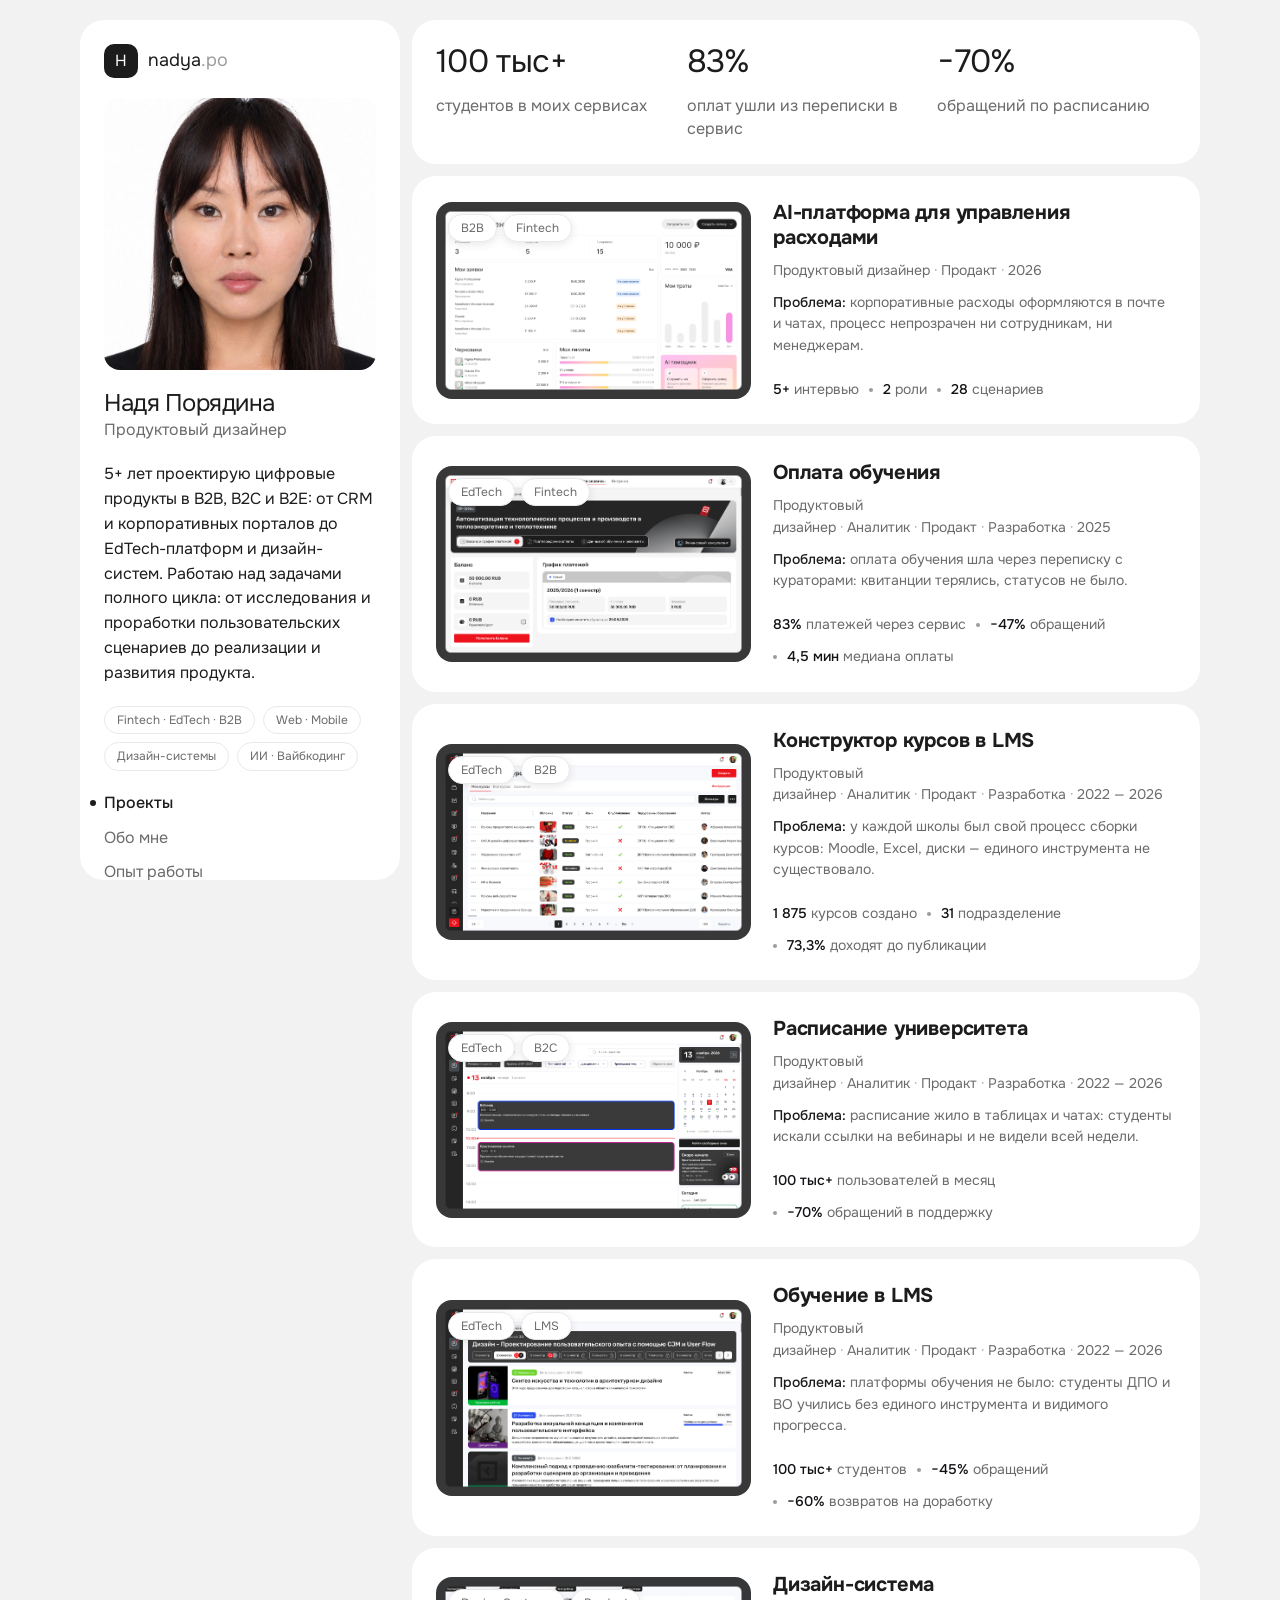
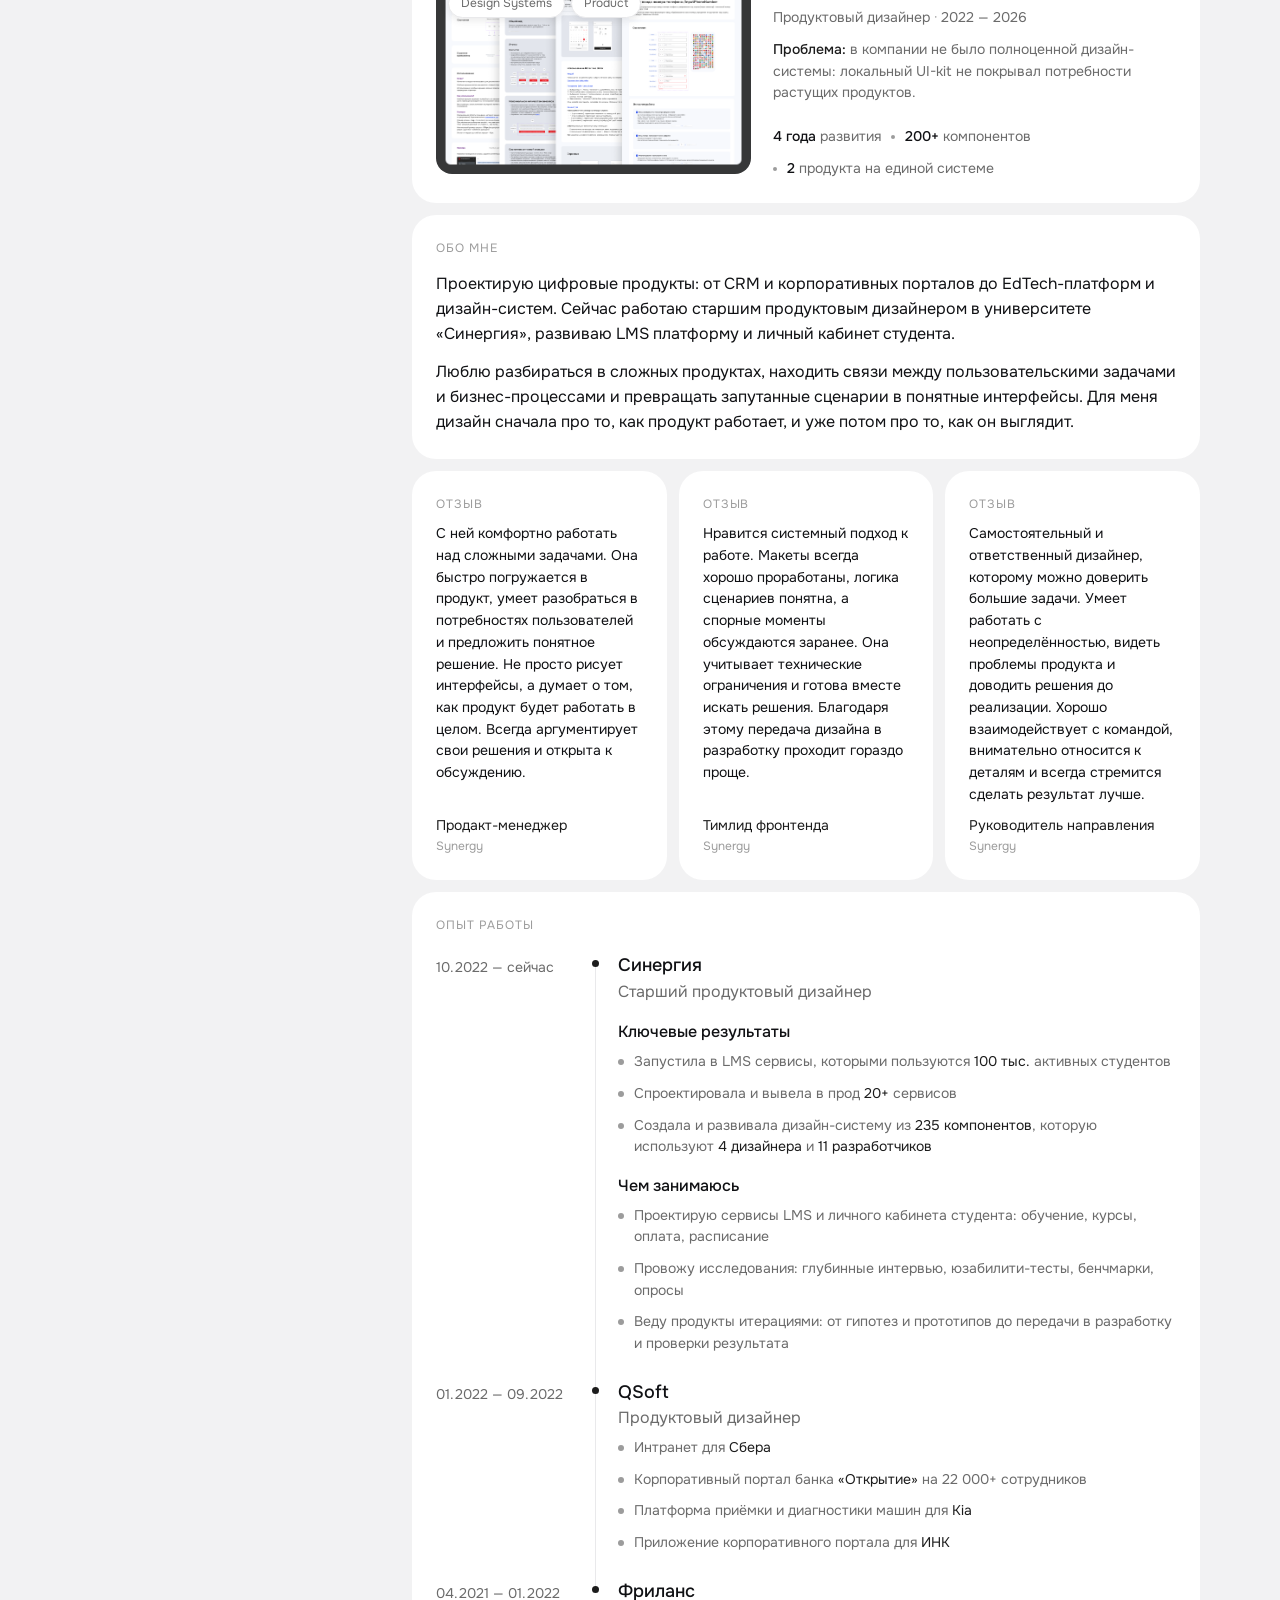
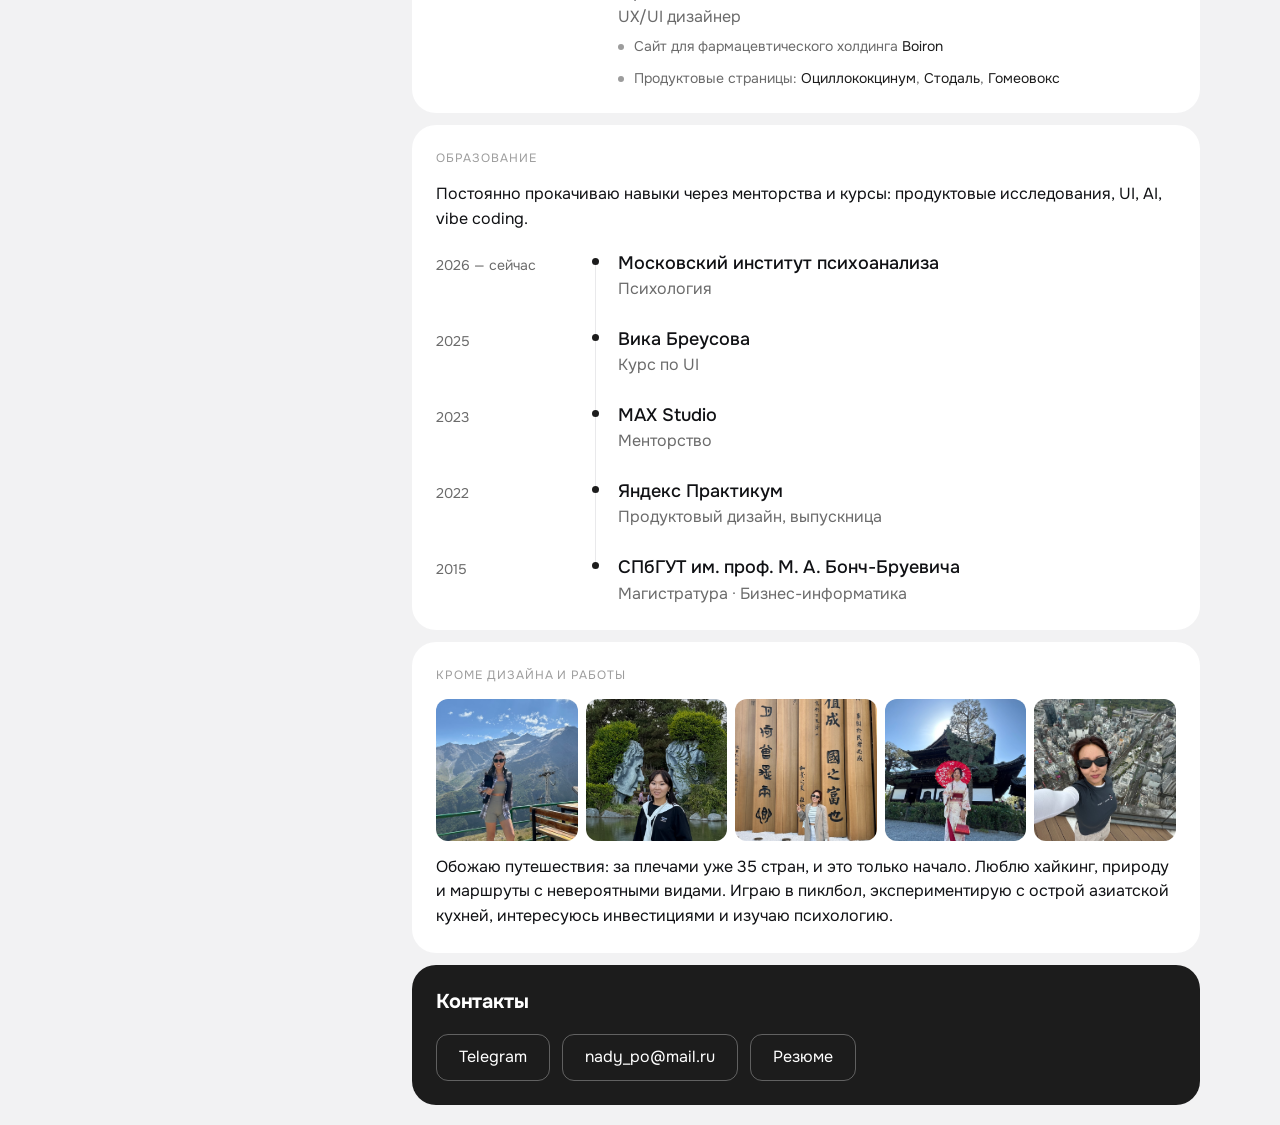
==== commit b2f4b1a1: "AI-платформа: метрики карточки, хедер-скрин главной сотрудника" ====
--- a/index.html
+++ b/index.html
@@ -8,7 +8,7 @@
   <link rel="preconnect" href="https://fonts.googleapis.com">
   <link rel="preconnect" href="https://fonts.gstatic.com" crossorigin>
   <link href="https://fonts.googleapis.com/css2?family=Onest:wght@400&display=swap" rel="stylesheet">
-  <link rel="stylesheet" href="styles.css?v65">
+  <link rel="stylesheet" href="styles.css?v66">
 </head>
 <body>
 
@@ -67,7 +67,7 @@
         <h3 class="cell-title">AI-платформа для управления расходами</h3>
         <div class="proj-h-meta">Продуктовый дизайнер<span class="sep">·</span>Продакт<span class="sep">·</span>2026</div>
         <p class="proj-h-field"><b>Проблема:</b> корпоративные расходы оформляются в почте и чатах, процесс непрозрачен ни сотрудникам, ни менеджерам.</p>
-                
+        <div class="proj-tags"><span class="mtag"><b>5+</b> интервью</span><span class="mtag"><b>2</b> роли</span><span class="mtag"><b>28</b> сценариев</span></div>
       </div>
     </a>
   <a class="cell s6 proj proj-old clickable" href="case-ai-spend.html">
@@ -75,7 +75,7 @@
       <div class="proj-body">
         <h3 class="cell-title">AI-платформа для управления расходами</h3>
         <p class="proj-desc">Дизайн-система с нуля и экраны сотрудника для сервиса возмещения расходов с ИИ-распознаванием чеков: токены, UI-kit, Foundations, статусы.</p>
-        
+        <div class="proj-tags"><span class="mtag"><b>5+</b> интервью</span><span class="mtag"><b>2</b> роли</span><span class="mtag"><b>28</b> сценариев</span></div>
               </div>
     </a>
 
--- a/styles.css
+++ b/styles.css
@@ -525,6 +525,18 @@
 .ctx-ci b { font-size: var(--text-m); color: var(--ink); font-weight: 500; line-height: 1.4; }
 @media (max-width: 900px) { .ctx-row { grid-template-columns: 1fr; } }
 
+/* Таблица юзабилити-тестирования */
+.utable-wrap { grid-column: span 12; }
+.utable { width: 100%; border-collapse: collapse; font-size: 14px; line-height: 1.45; }
+.utable th { text-align: left; font-weight: 500; color: var(--ink); background: var(--bg); padding: 10px 12px; border-bottom: 1px solid var(--line); }
+.utable td { padding: 10px 12px; border-bottom: 1px solid var(--line); vertical-align: top; color: var(--ink); }
+.utable tr:last-child td { border-bottom: none; }
+.utable td:first-child { min-width: 180px; }
+@media (max-width: 900px) {
+  .utable-wrap { overflow-x: auto; }
+  .utable { min-width: 900px; }
+}
+
 .side-nav a.nav-active { color: var(--ink); font-weight: 500; position: relative; }
 .side-nav a.nav-active::before { content: ''; position: absolute; left: -14px; top: 50%; transform: translateY(-50%); width: 6px; height: 6px; border-radius: 50%; background: var(--ink); }
 .proj-top.mockup img { margin-bottom: 0; }
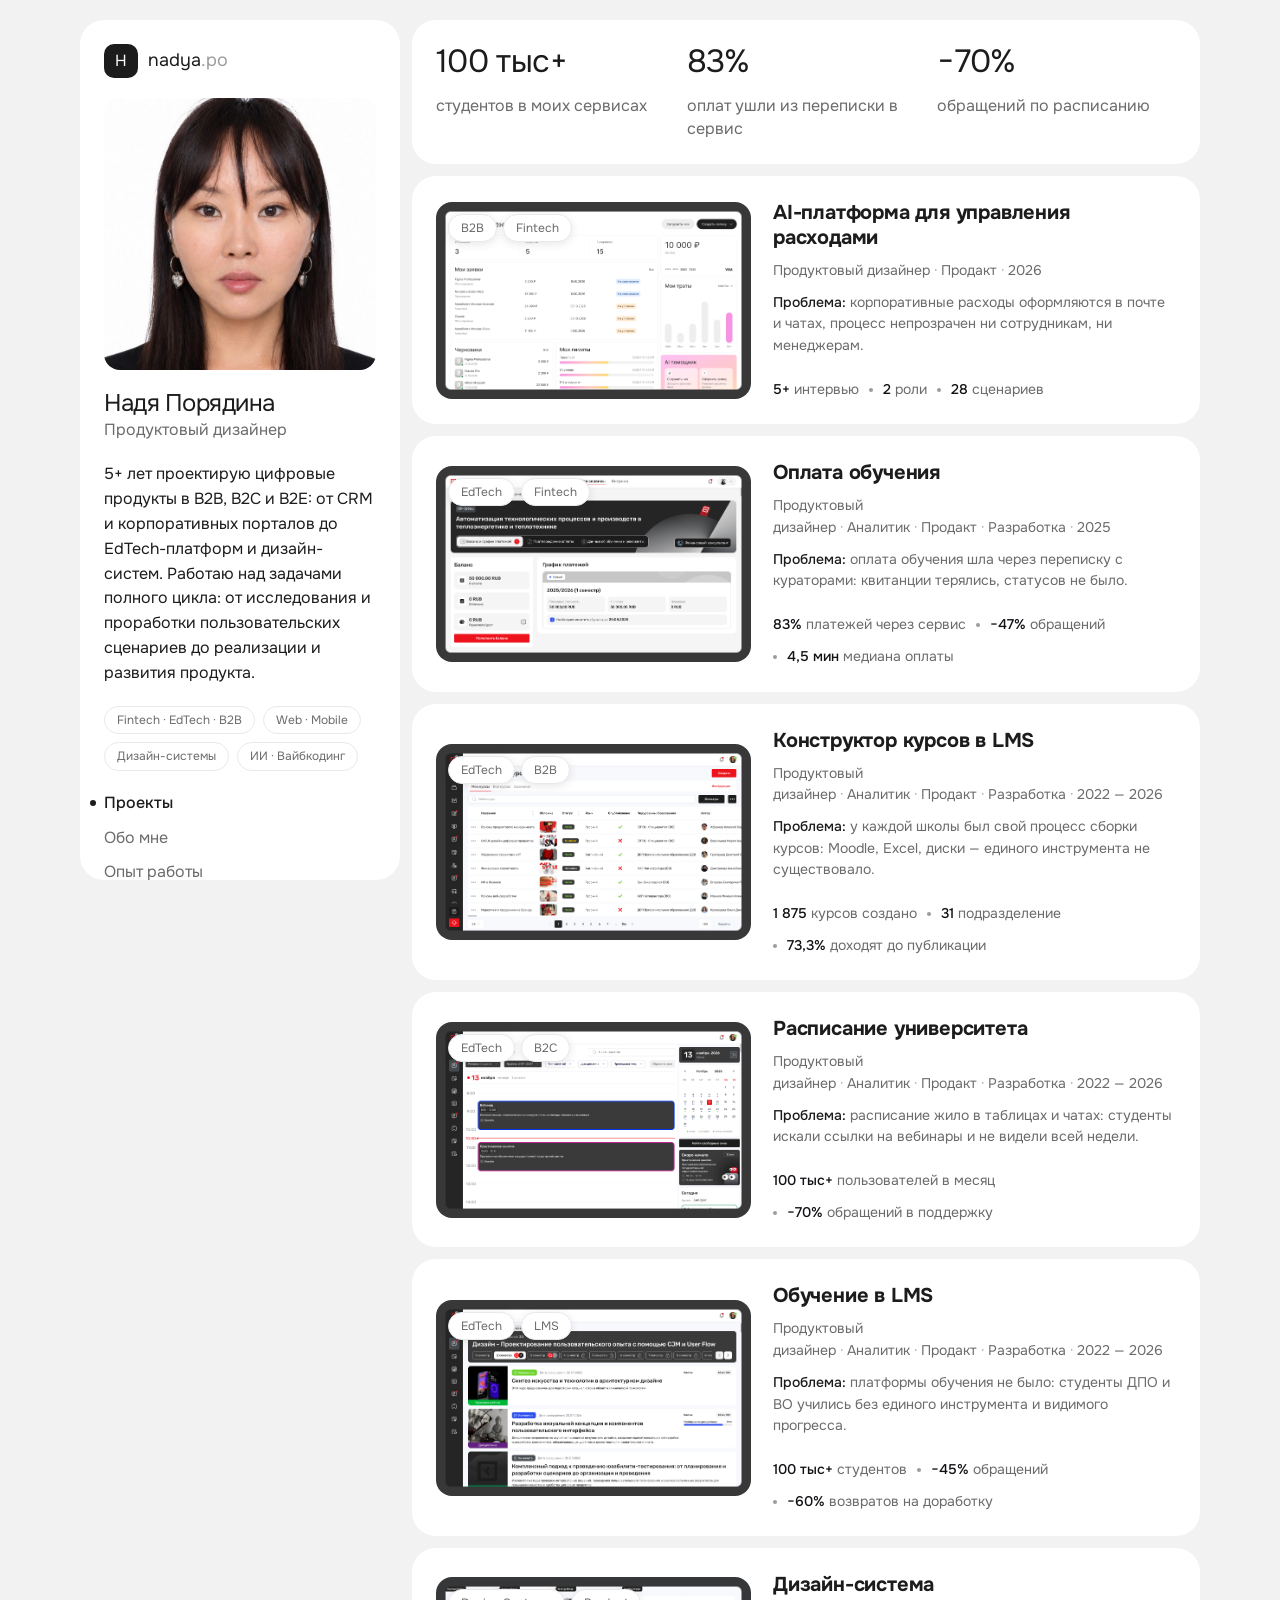
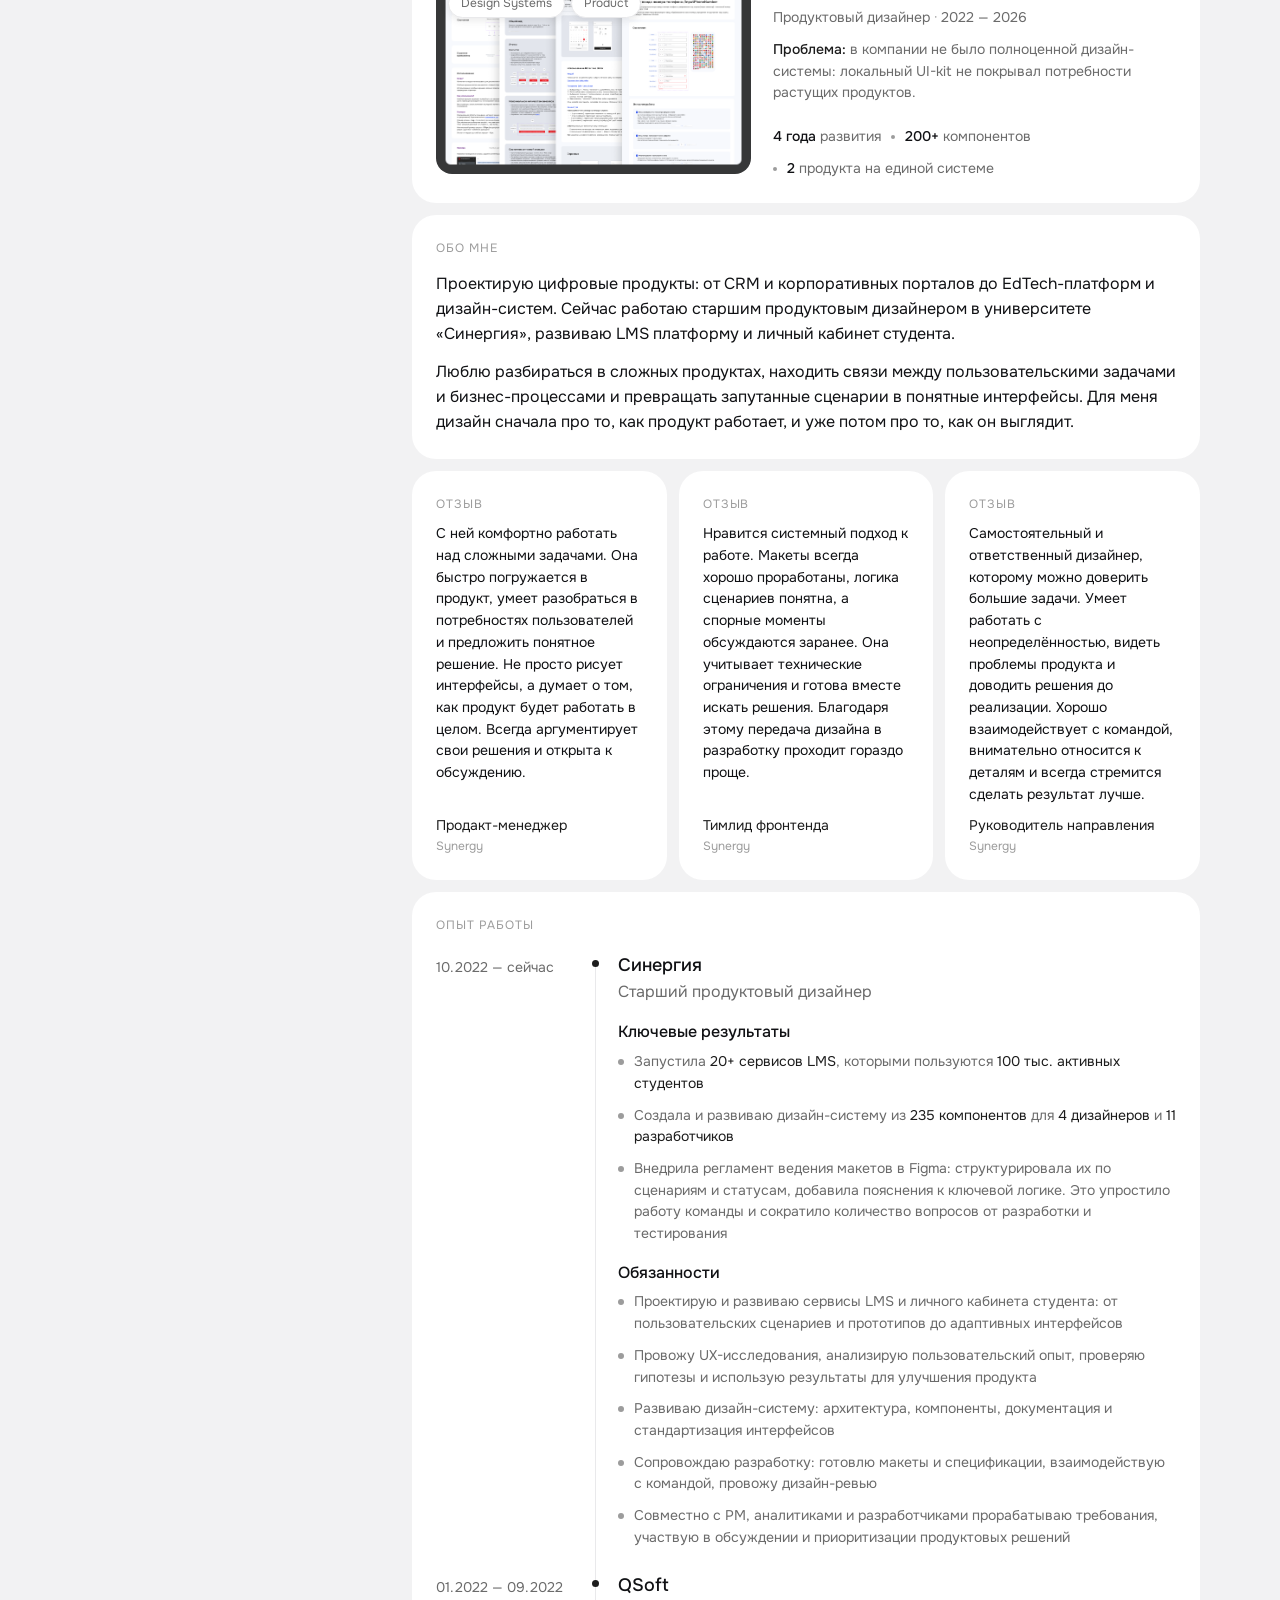
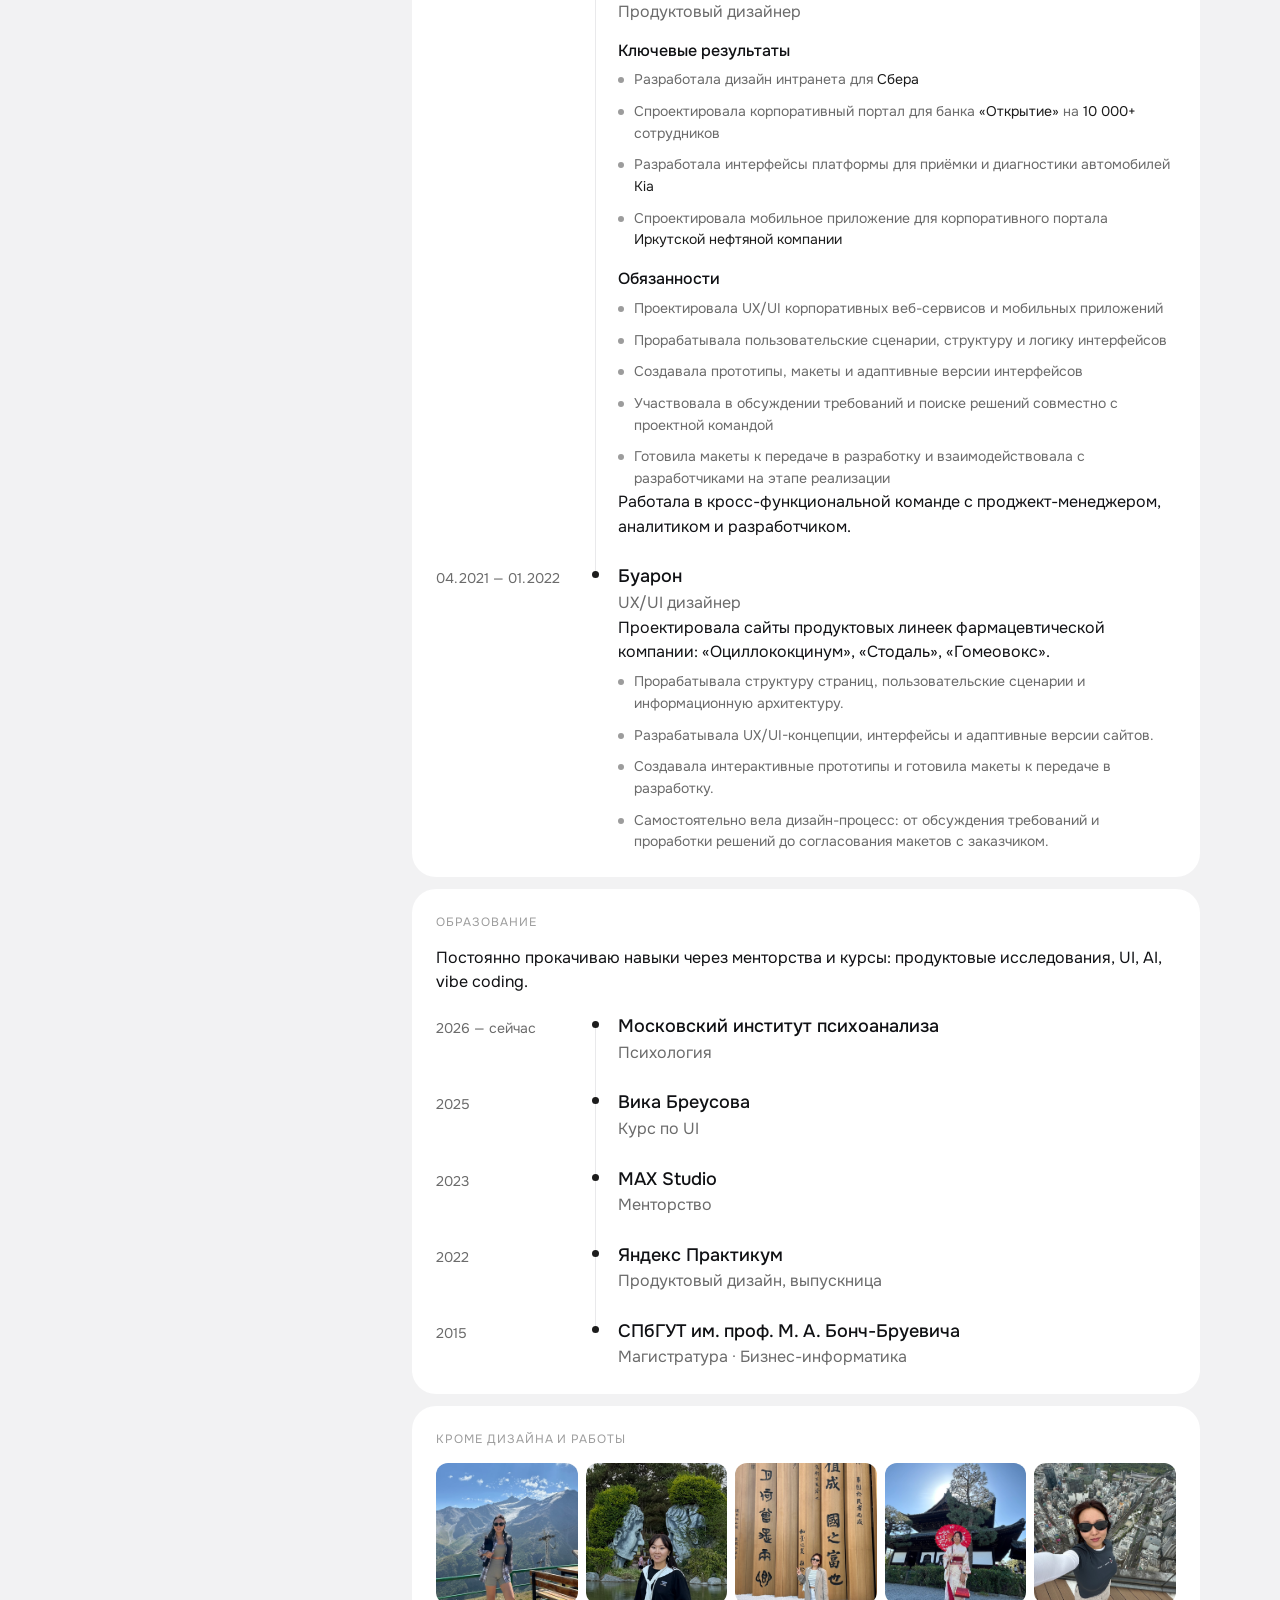
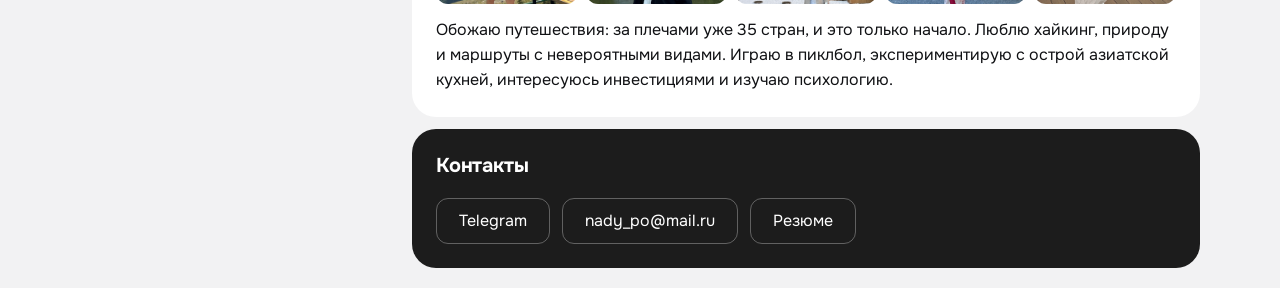
==== commit ed7a1146: "Опыт работы: Синергия, QSoft и Буарон с ключевыми результатами и обязанностями" ====
--- a/index.html
+++ b/index.html
@@ -225,15 +225,17 @@
             <div class="t-role">Старший продуктовый дизайнер</div>
             <p class="t-sub">Ключевые результаты</p>
             <ul class="list">
-              <li><p>Запустила в LMS сервисы, которыми пользуются <b>100 тыс.</b> активных студентов</p></li>
-              <li><p>Спроектировала и вывела в прод <b>20+</b> сервисов</p></li>
-              <li><p>Создала и развивала дизайн-систему из <b>235 компонентов</b>, которую используют <b>4 дизайнера</b> и <b>11 разработчиков</b></p></li>
-            </ul>
-            <p class="t-sub">Чем занимаюсь</p>
-            <ul class="list">
-              <li><p>Проектирую сервисы LMS и личного кабинета студента: обучение, курсы, оплата, расписание</p></li>
-              <li><p>Провожу исследования: глубинные интервью, юзабилити-тесты, бенчмарки, опросы</p></li>
-              <li><p>Веду продукты итерациями: от гипотез и прототипов до передачи в разработку и проверки результата</p></li>
+              <li><p>Запустила <b>20+ сервисов LMS</b>, которыми пользуются <b>100 тыс. активных студентов</b></p></li>
+              <li><p>Создала и развиваю дизайн-систему из <b>235 компонентов</b> для <b>4 дизайнеров</b> и <b>11 разработчиков</b></p></li>
+              <li><p>Внедрила регламент ведения макетов в Figma: структурировала их по сценариям и статусам, добавила пояснения к ключевой логике. Это упростило работу команды и сократило количество вопросов от разработки и тестирования</p></li>
+            </ul>
+            <p class="t-sub">Обязанности</p>
+            <ul class="list">
+              <li><p>Проектирую и развиваю сервисы LMS и личного кабинета студента: от пользовательских сценариев и прототипов до адаптивных интерфейсов</p></li>
+              <li><p>Провожу UX-исследования, анализирую пользовательский опыт, проверяю гипотезы и использую результаты для улучшения продукта</p></li>
+              <li><p>Развиваю дизайн-систему: архитектура, компоненты, документация и стандартизация интерфейсов</p></li>
+              <li><p>Сопровождаю разработку: готовлю макеты и спецификации, взаимодействую с командой, провожу дизайн-ревью</p></li>
+              <li><p>Совместно с PM, аналитиками и разработчиками прорабатываю требования, участвую в обсуждении и приоритизации продуктовых решений</p></li>
             </ul>
           </div>
         </div>
@@ -243,23 +245,36 @@
             <span class="t-dot"></span>
             <div class="t-org">QSoft</div>
             <div class="t-role">Продуктовый дизайнер</div>
-            <ul class="list">
-              <li><p>Интранет для <b>Сбера</b></p></li>
-              <li><p>Корпоративный портал банка <b>«Открытие»</b> на 22 000+ сотрудников</p></li>
-              <li><p>Платформа приёмки и диагностики машин для <b>Kia</b></p></li>
-              <li><p>Приложение корпоративного портала для <b>ИНК</b></p></li>
-            </ul>
+            <p class="t-sub" style="margin-top:14px">Ключевые результаты</p>
+            <ul class="list">
+              <li><p>Разработала дизайн интранета для <b>Сбера</b></p></li>
+              <li><p>Спроектировала корпоративный портал для банка <b>«Открытие»</b> на <b>10 000+</b> сотрудников</p></li>
+              <li><p>Разработала интерфейсы платформы для приёмки и диагностики автомобилей <b>Kia</b></p></li>
+              <li><p>Спроектировала мобильное приложение для корпоративного портала <b>Иркутской нефтяной компании</b></p></li>
+            </ul>
+            <p class="t-sub">Обязанности</p>
+            <ul class="list">
+              <li><p>Проектировала UX/UI корпоративных веб-сервисов и мобильных приложений</p></li>
+              <li><p>Прорабатывала пользовательские сценарии, структуру и логику интерфейсов</p></li>
+              <li><p>Создавала прототипы, макеты и адаптивные версии интерфейсов</p></li>
+              <li><p>Участвовала в обсуждении требований и поиске решений совместно с проектной командой</p></li>
+              <li><p>Готовила макеты к передаче в разработку и взаимодействовала с разработчиками на этапе реализации</p></li>
+            </ul>
+            <p class="cell-text primary">Работала в кросс-функциональной команде с проджект-менеджером, аналитиком и разработчиком.</p>
           </div>
         </div>
         <div class="t-item">
           <div class="t-date">04.2021 — 01.2022</div>
           <div class="t-body">
             <span class="t-dot"></span>
-            <div class="t-org">Фриланс</div>
+            <div class="t-org">Буарон</div>
             <div class="t-role">UX/UI дизайнер</div>
-            <ul class="list">
-              <li><p>Сайт для фармацевтического холдинга <b>Boiron</b></p></li>
-              <li><p>Продуктовые страницы: <b>Оциллококцинум</b>, <b>Стодаль</b>, <b>Гомеовокс</b></p></li>
+            <p class="cell-text primary">Проектировала сайты продуктовых линеек фармацевтической компании: «Оциллококцинум», «Стодаль», «Гомеовокс».</p>
+            <ul class="list">
+              <li><p>Прорабатывала структуру страниц, пользовательские сценарии и информационную архитектуру.</p></li>
+              <li><p>Разрабатывала UX/UI-концепции, интерфейсы и адаптивные версии сайтов.</p></li>
+              <li><p>Создавала интерактивные прототипы и готовила макеты к передаче в разработку.</p></li>
+              <li><p>Самостоятельно вела дизайн-процесс: от обсуждения требований и проработки решений до согласования макетов с заказчиком.</p></li>
             </ul>
           </div>
         </div>
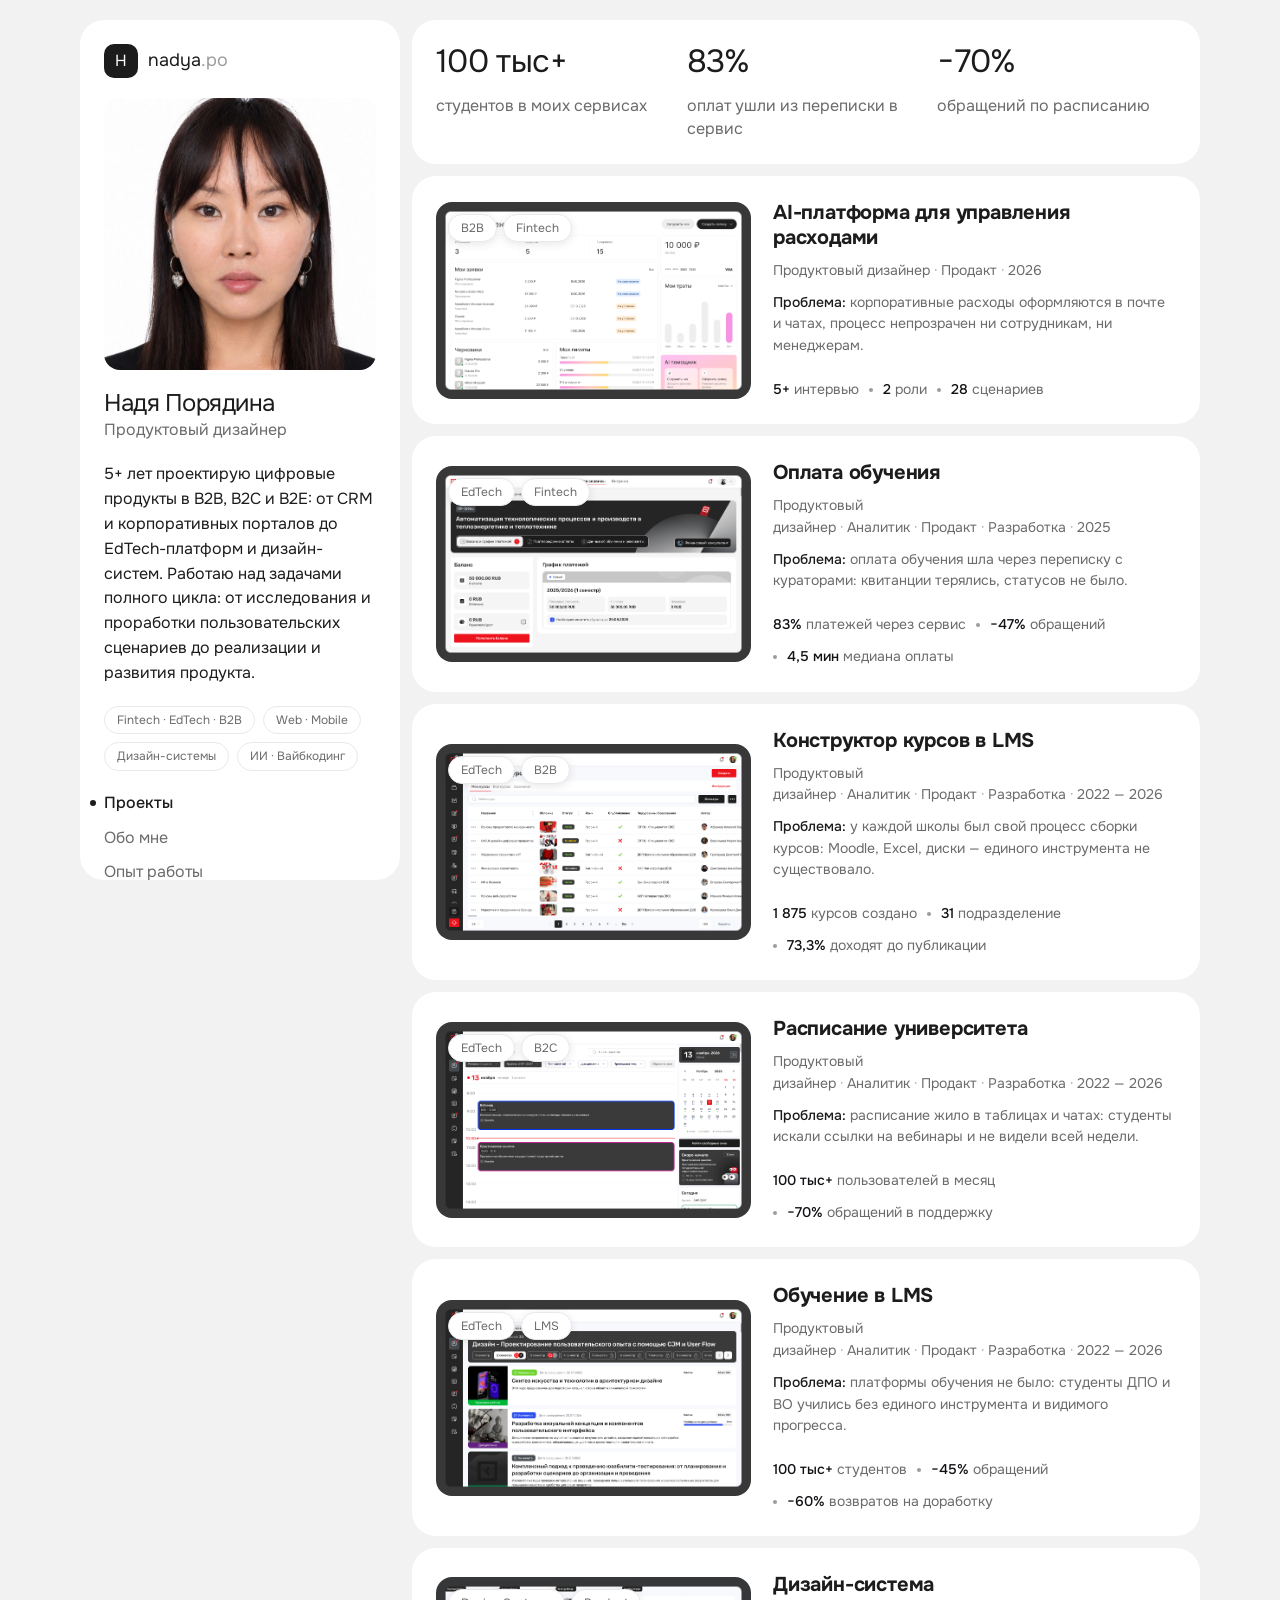
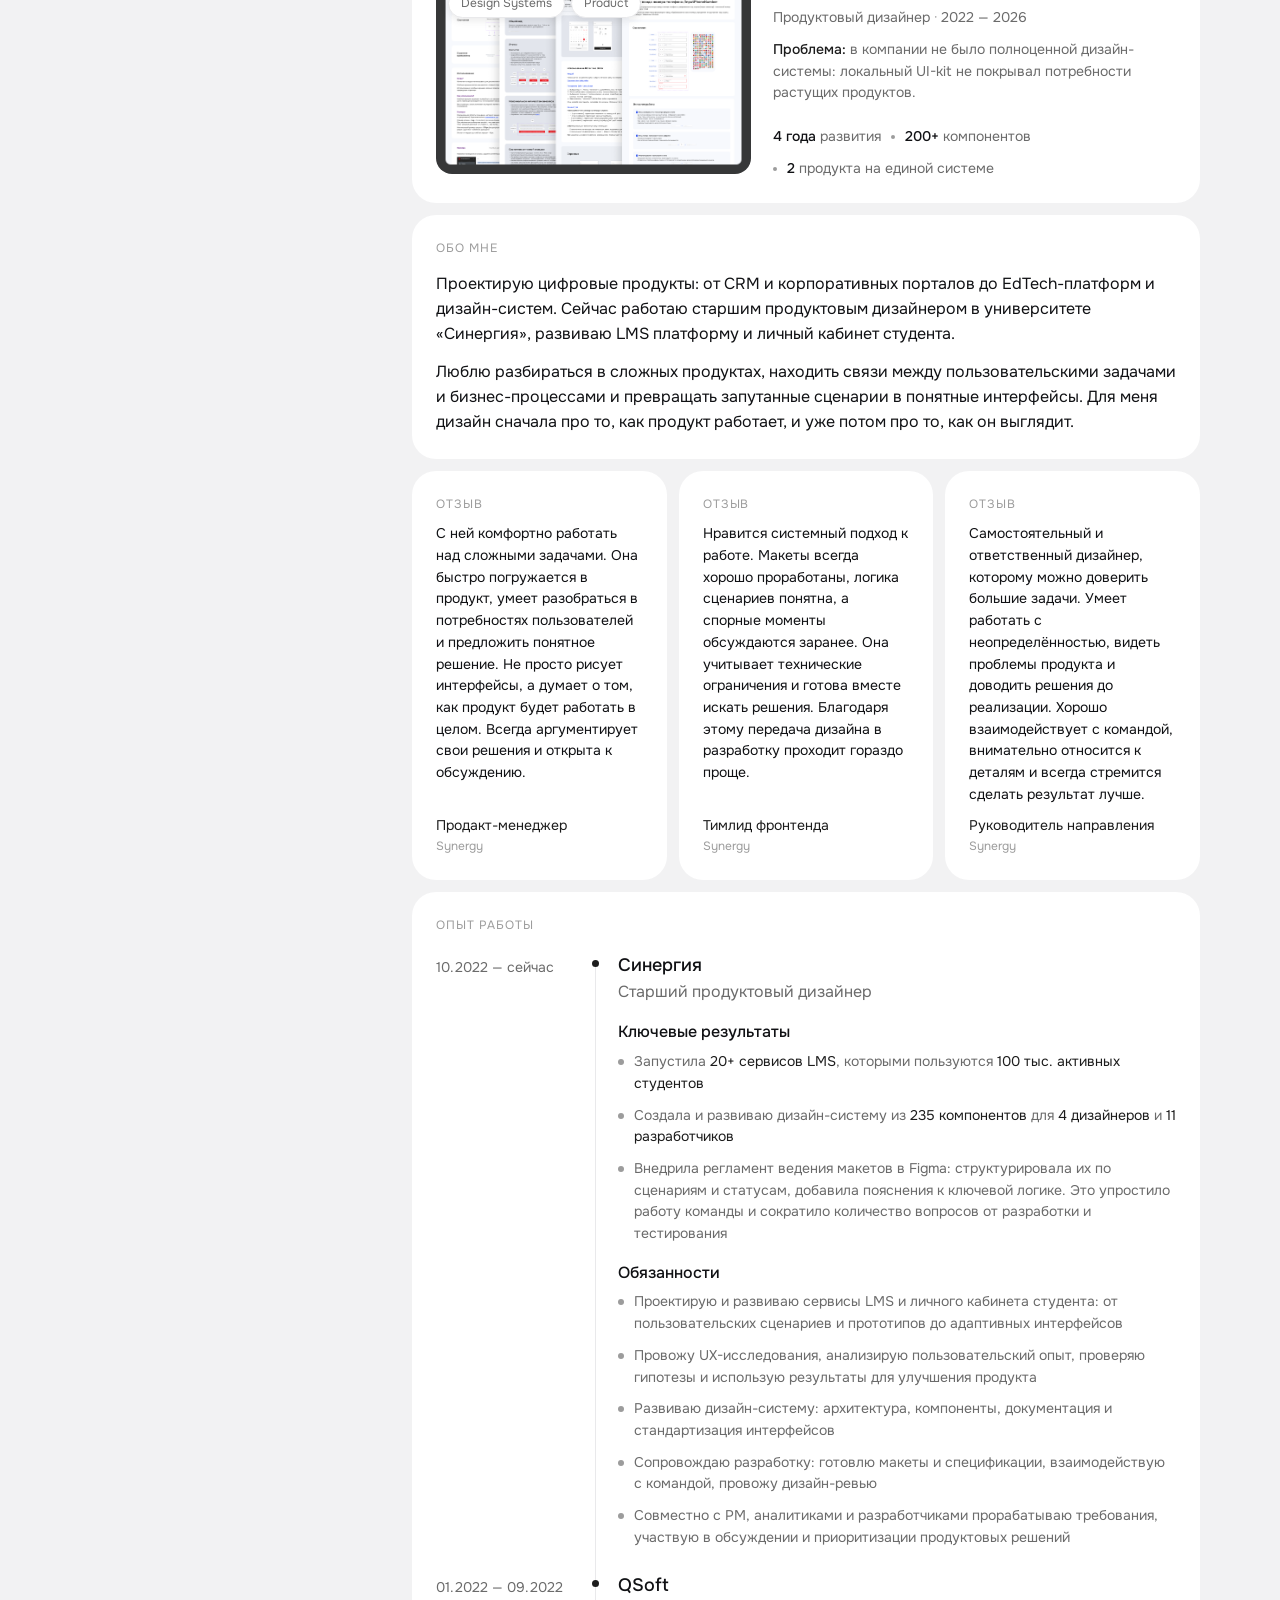
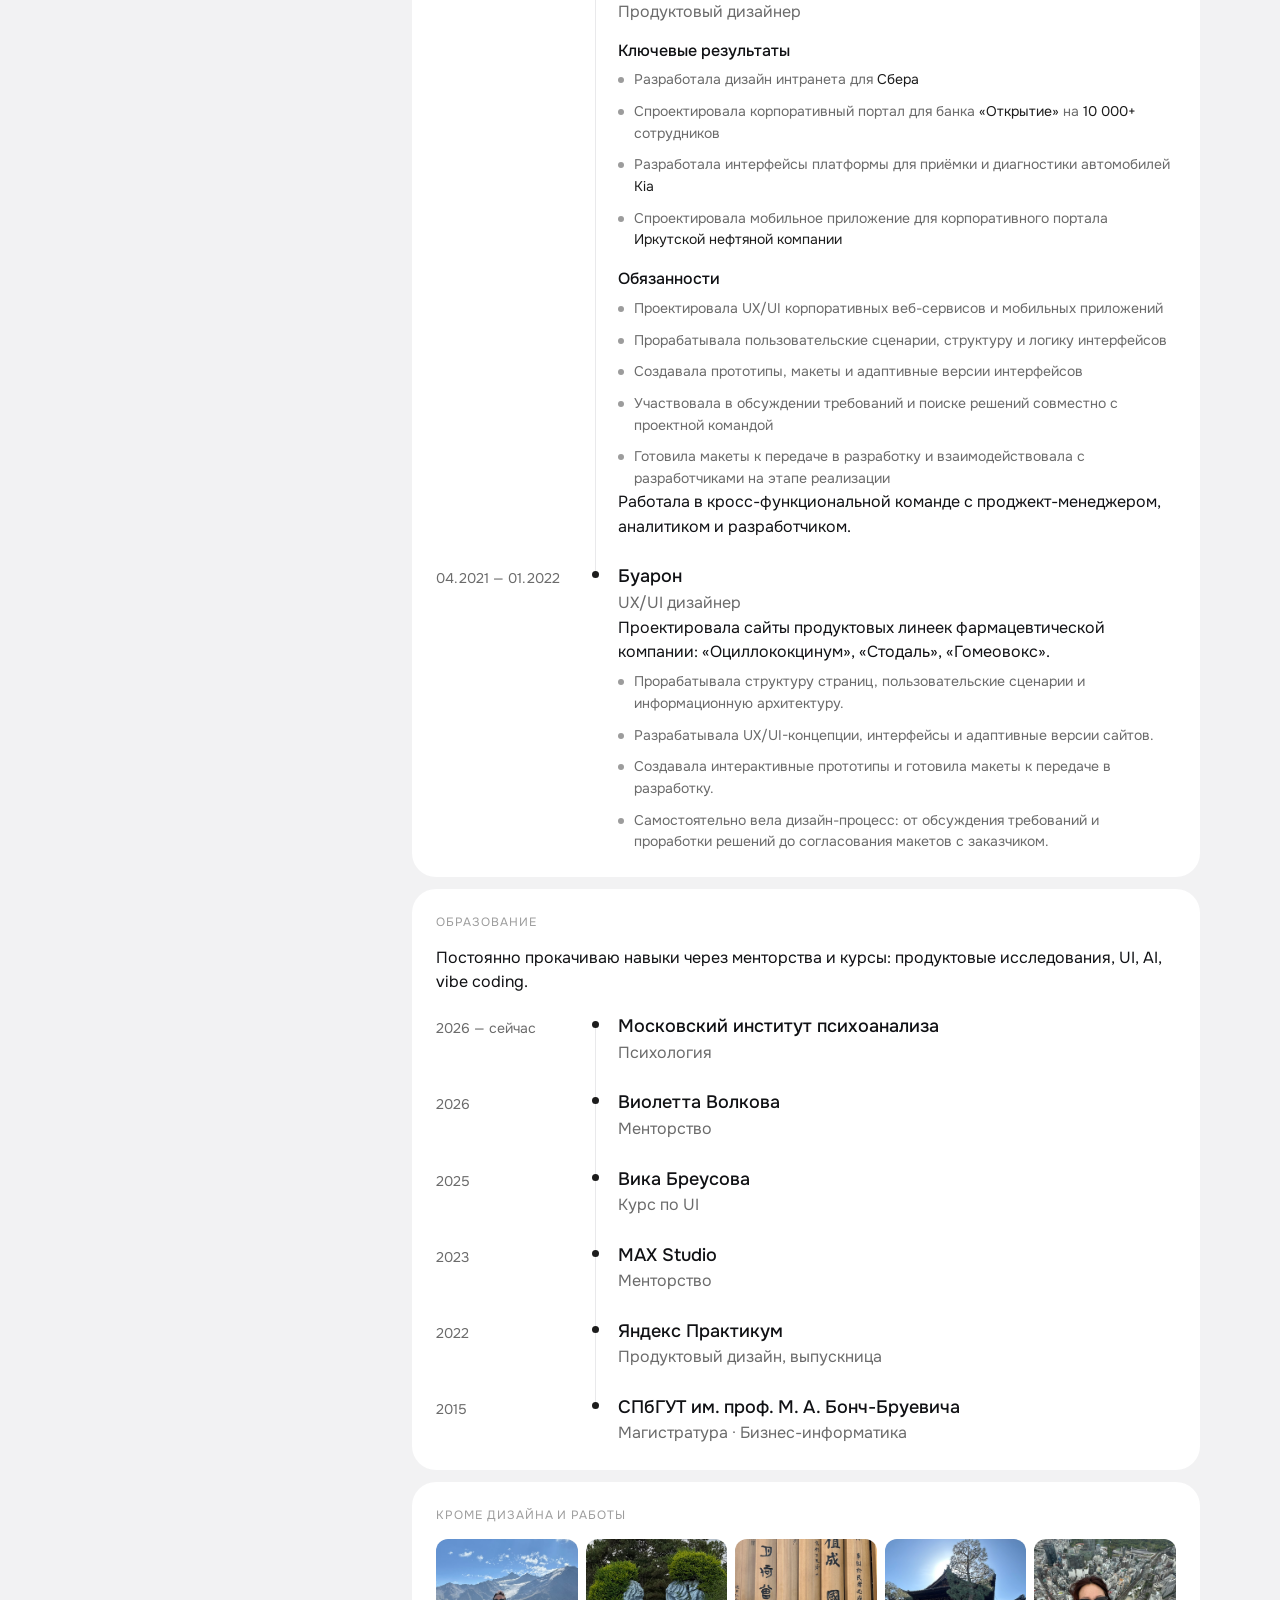
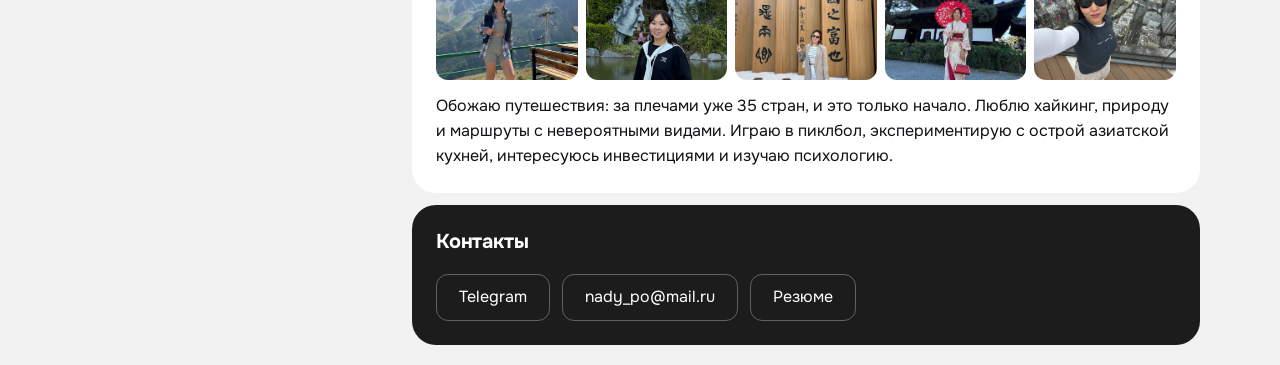
==== commit 305bd963: "Образование: менторство Виолетты Волковой (2026)" ====
--- a/index.html
+++ b/index.html
@@ -297,6 +297,14 @@
           </div>
         </div>
         <div class="t-item">
+          <div class="t-date">2026</div>
+          <div class="t-body">
+            <span class="t-dot"></span>
+            <div class="t-org">Виолетта Волкова</div>
+            <div class="t-role">Менторство</div>
+          </div>
+        </div>
+        <div class="t-item">
           <div class="t-date">2025</div>
           <div class="t-body">
             <span class="t-dot"></span>
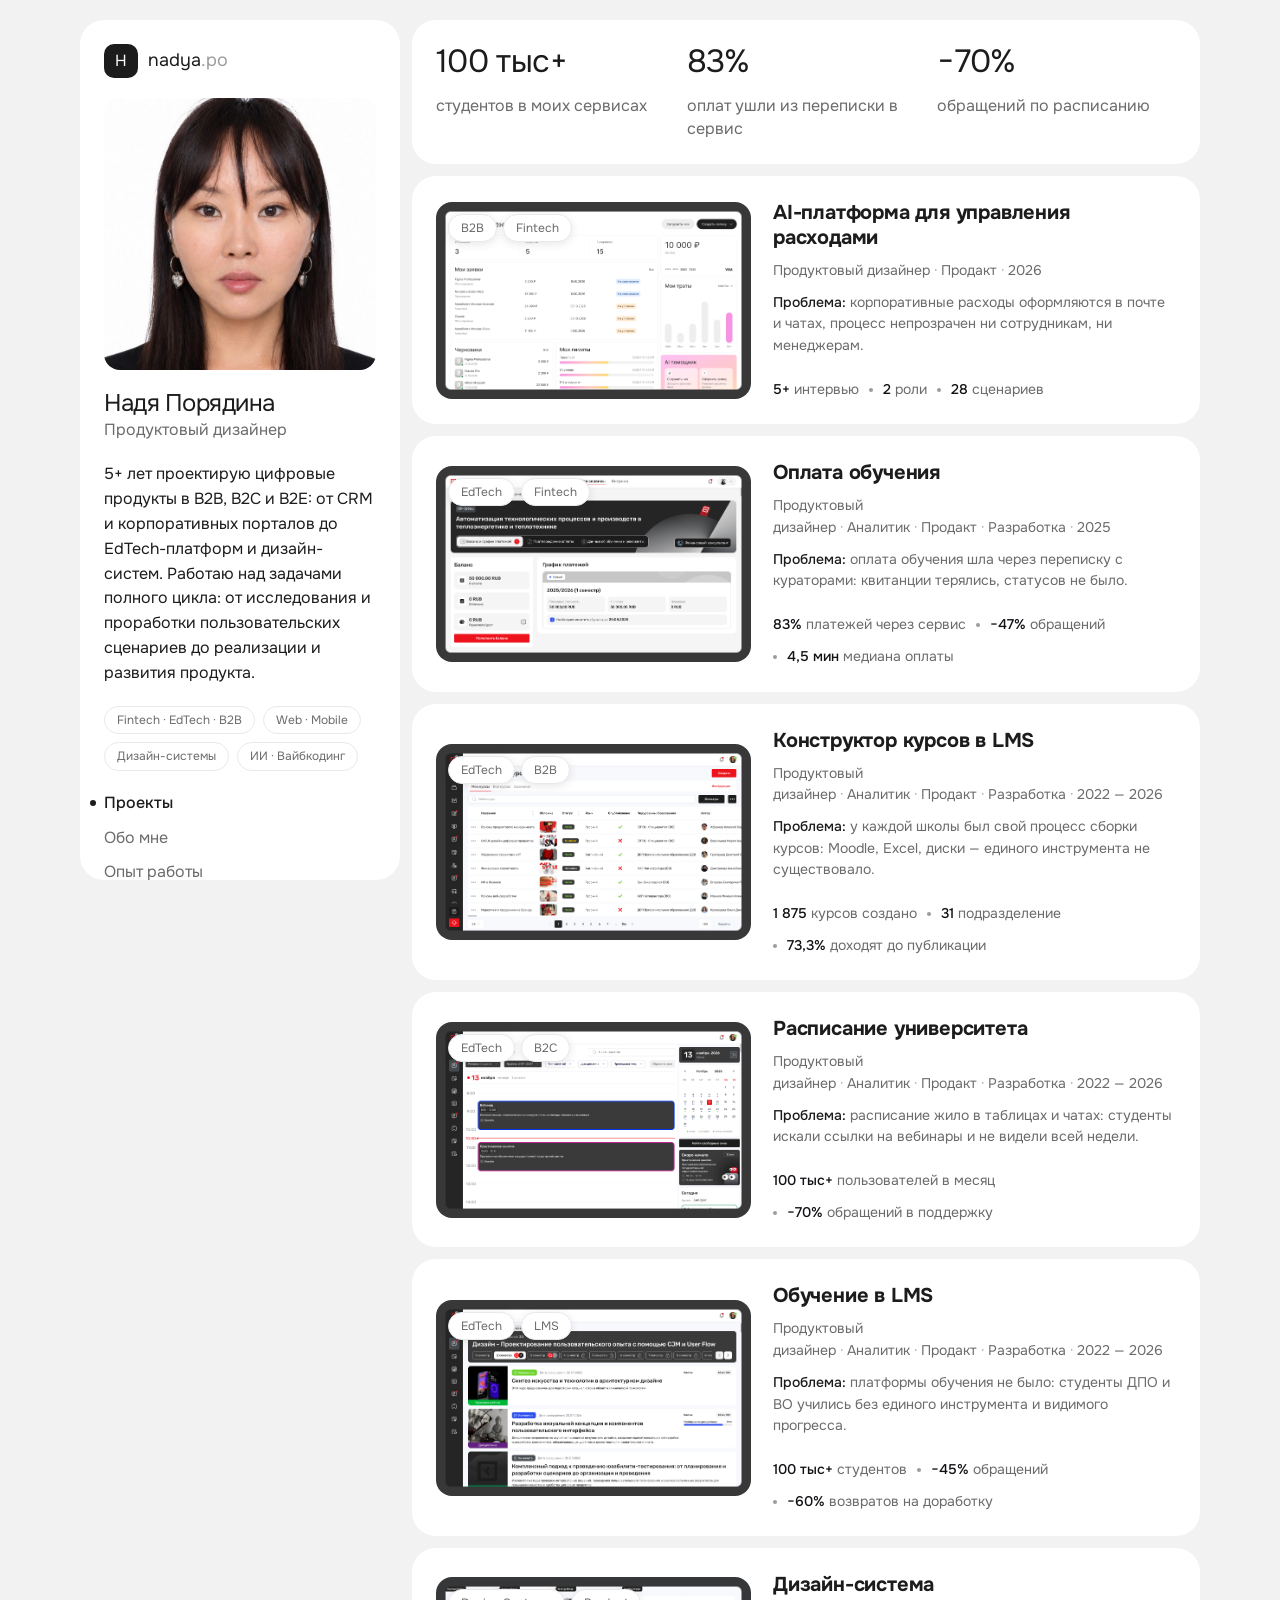
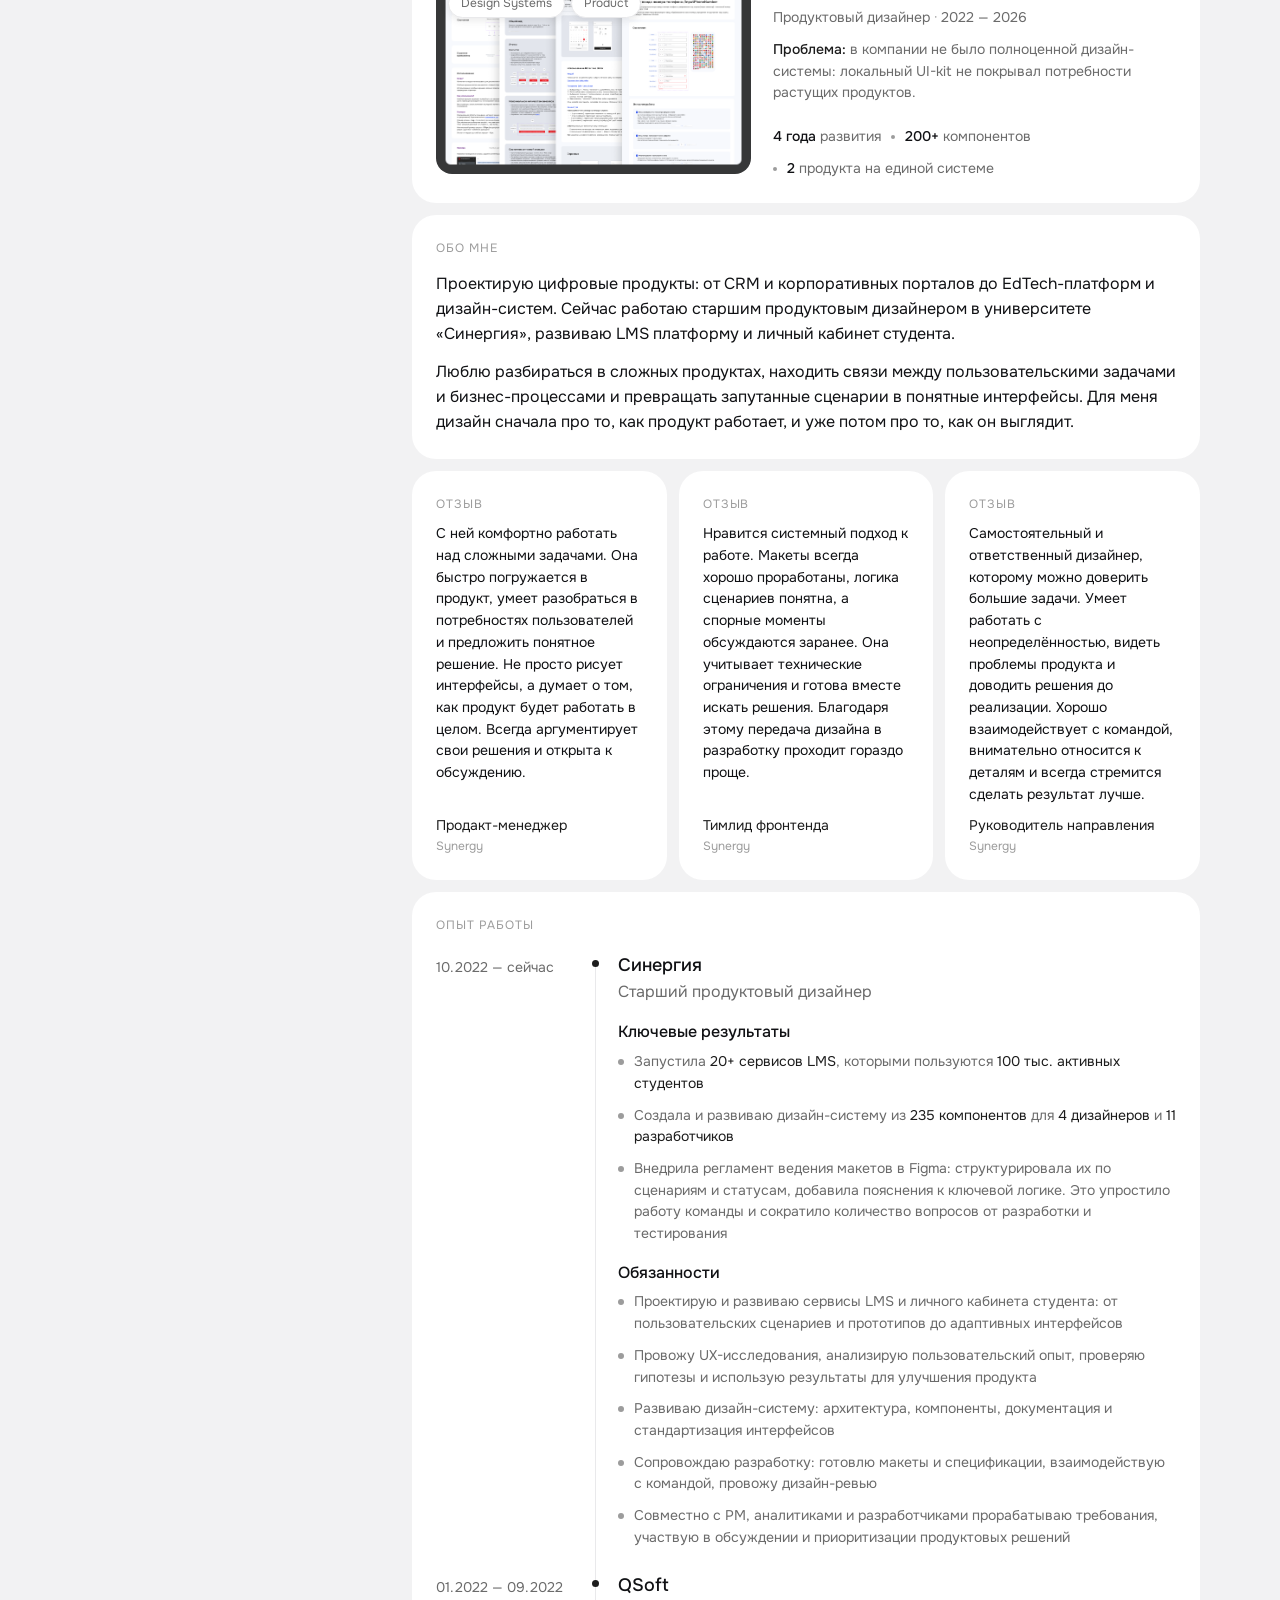
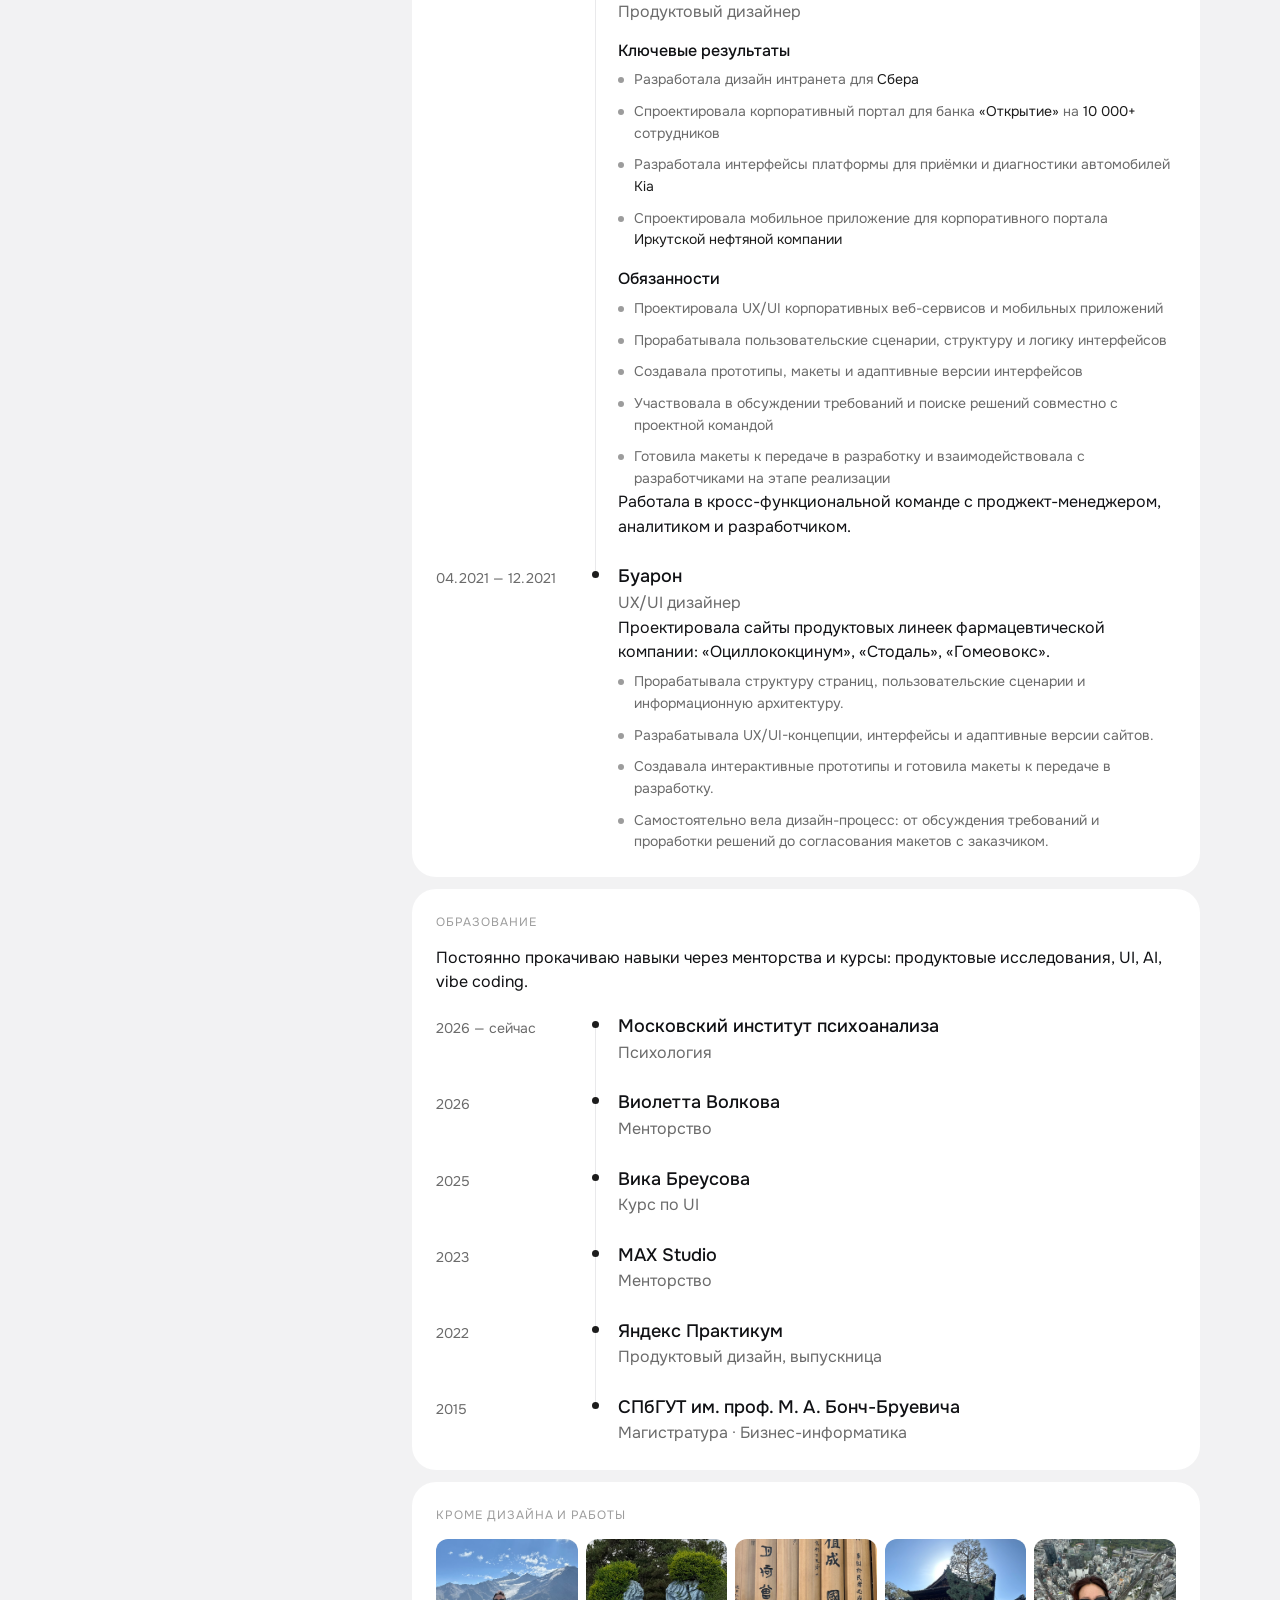
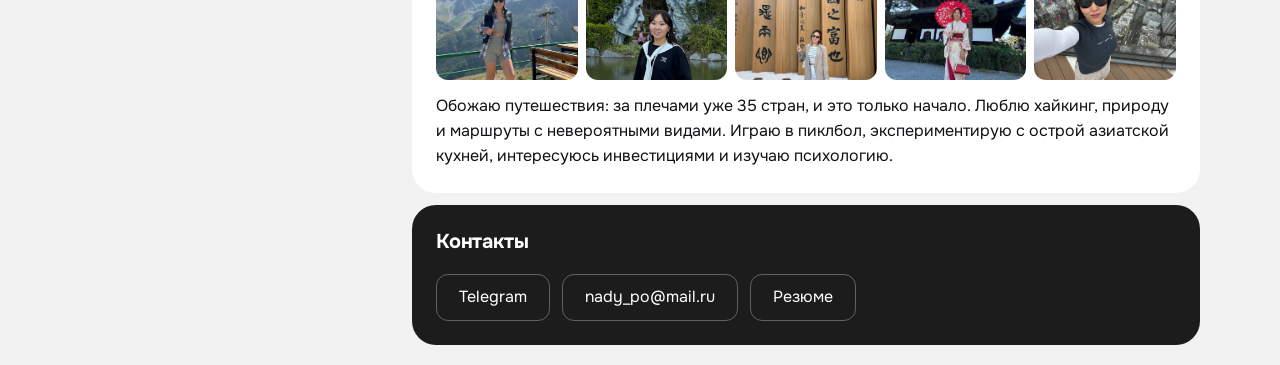
==== commit 0a457674: "Буарон: срок до 12.2021" ====
--- a/index.html
+++ b/index.html
@@ -264,7 +264,7 @@
           </div>
         </div>
         <div class="t-item">
-          <div class="t-date">04.2021 — 01.2022</div>
+          <div class="t-date">04.2021 — 12.2021</div>
           <div class="t-body">
             <span class="t-dot"></span>
             <div class="t-org">Буарон</div>
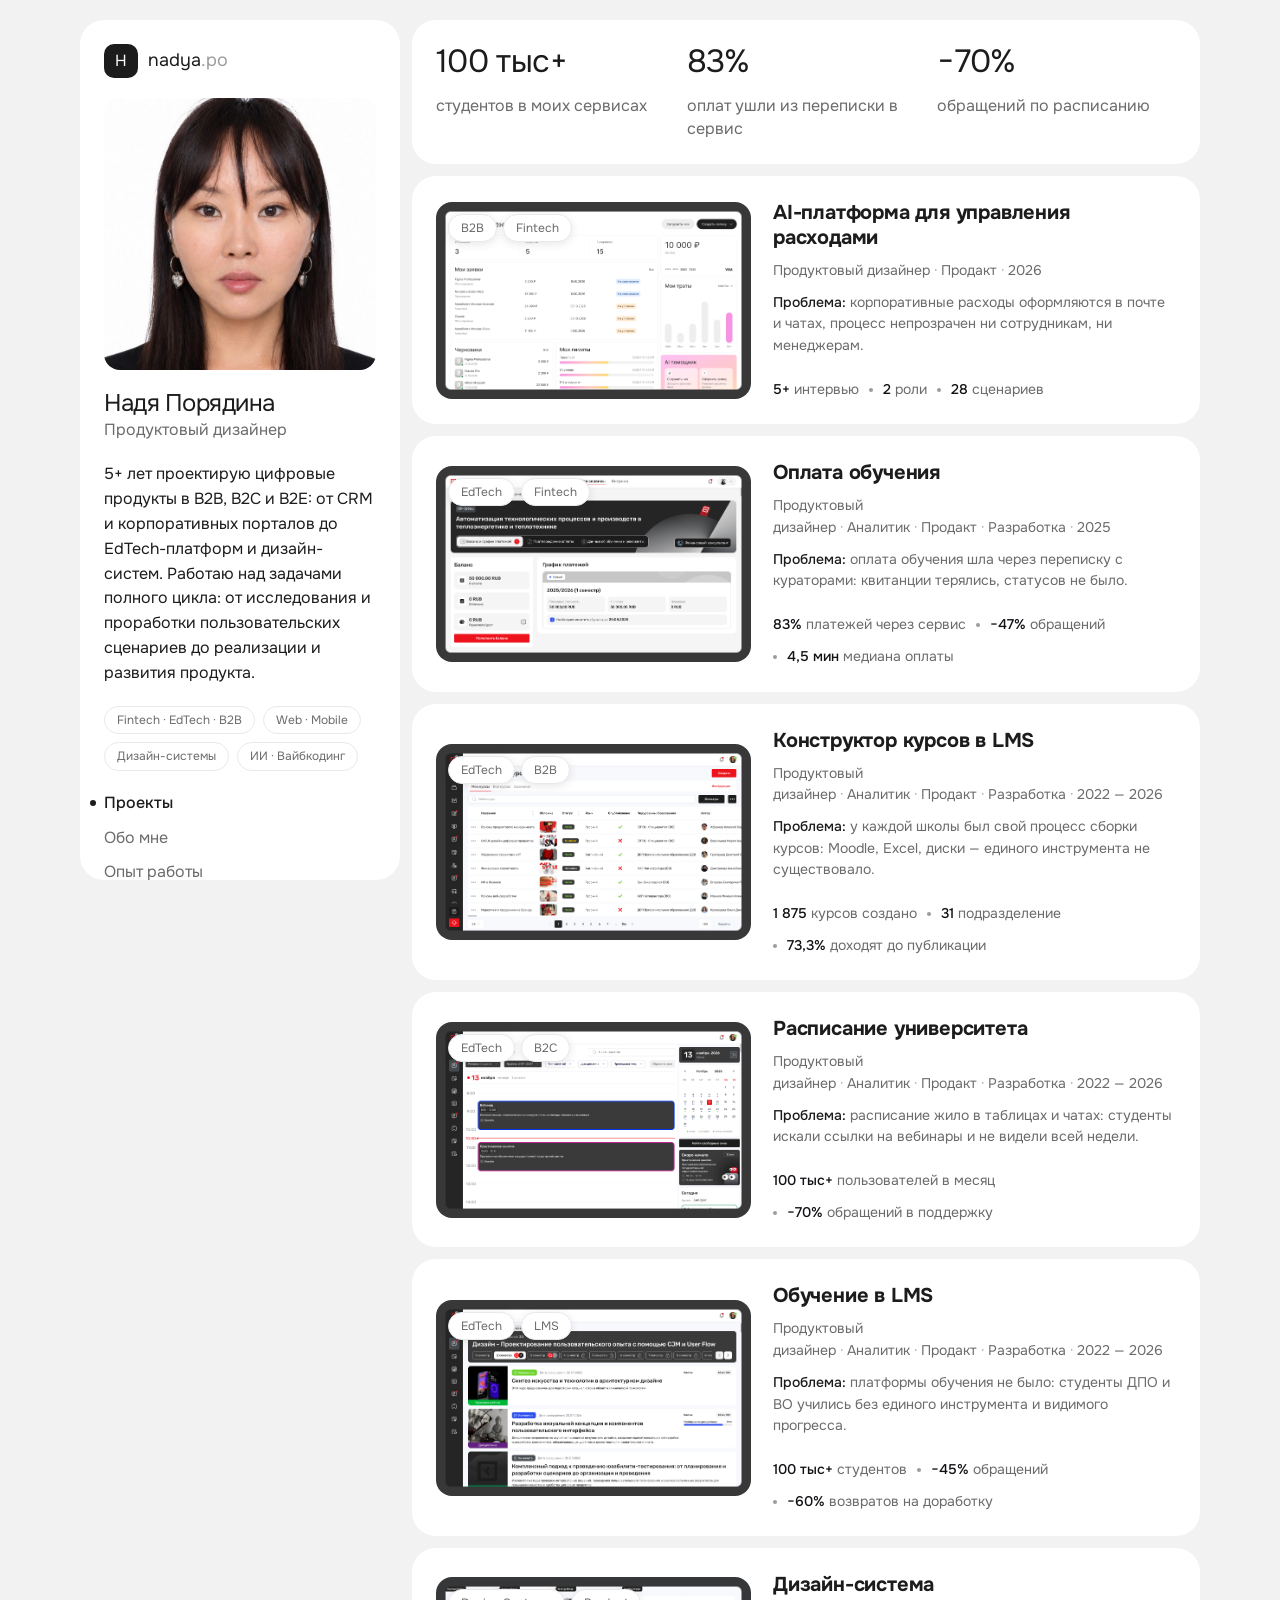
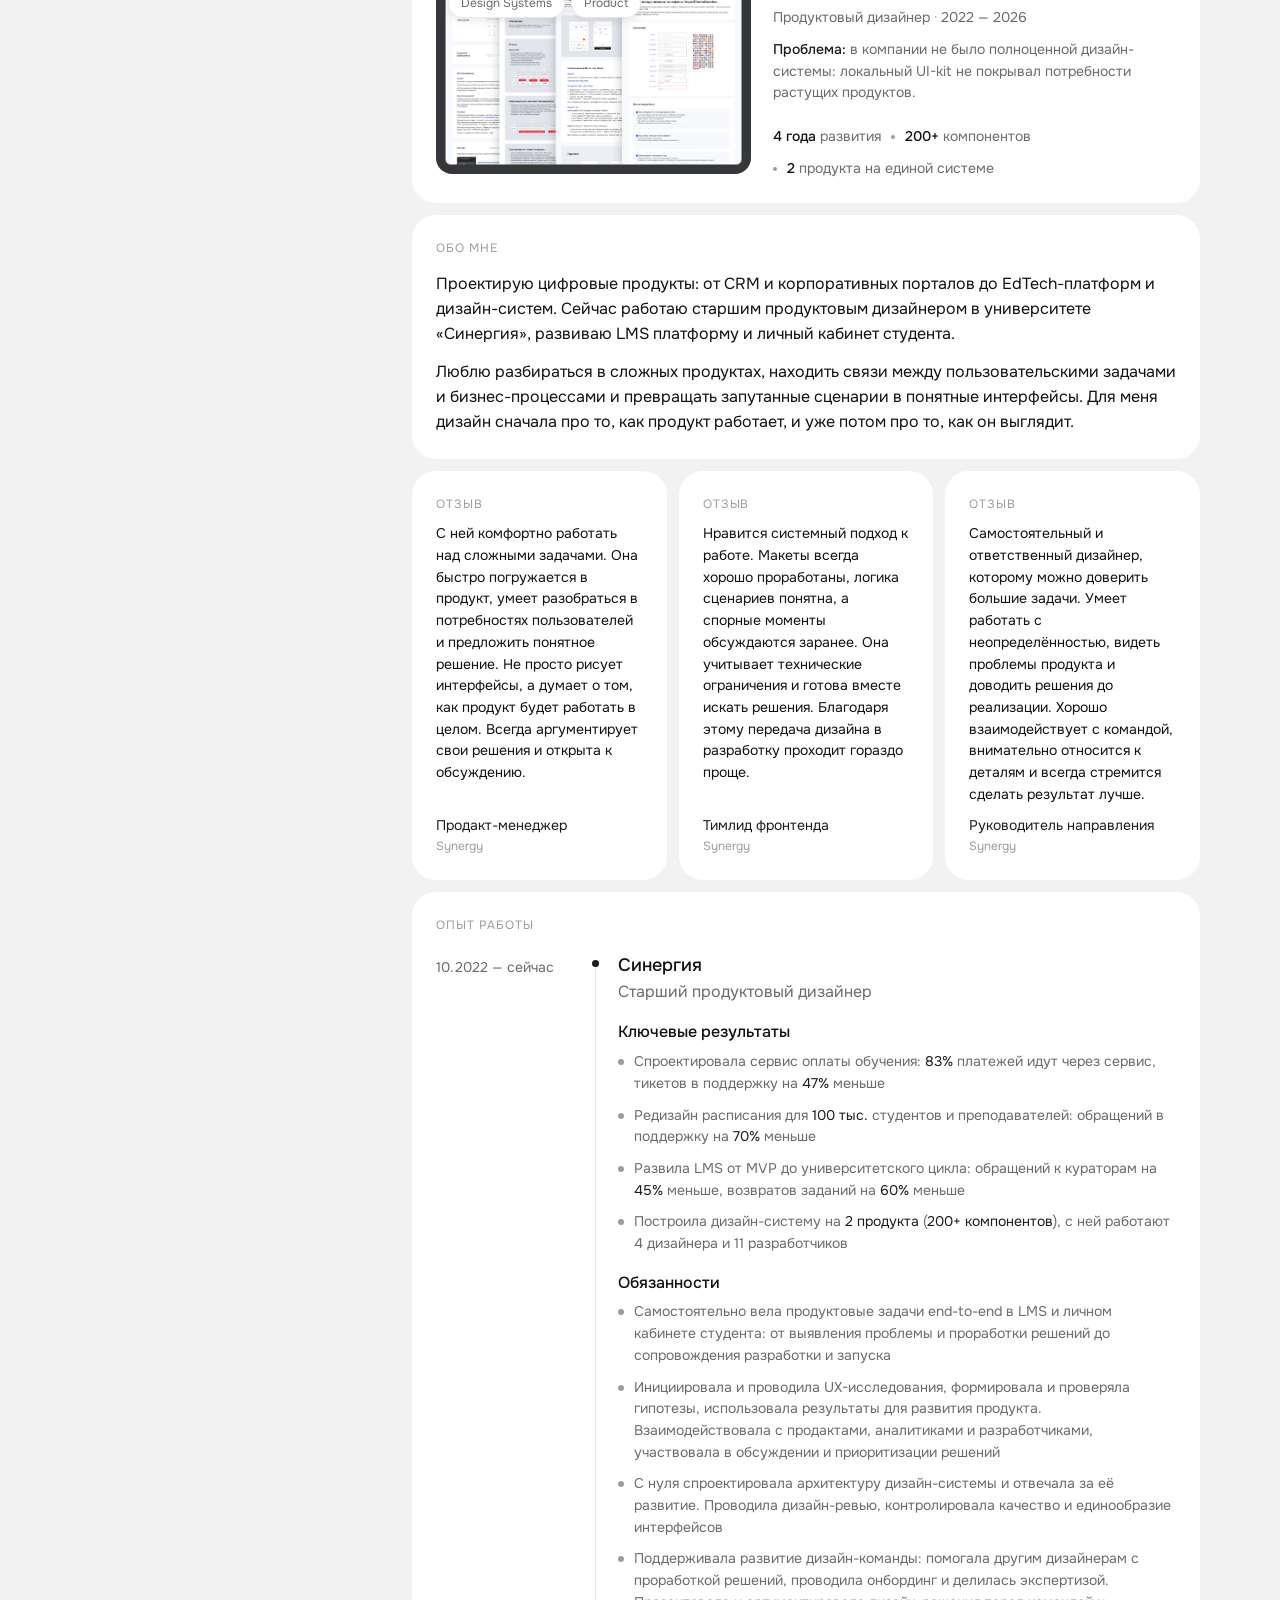
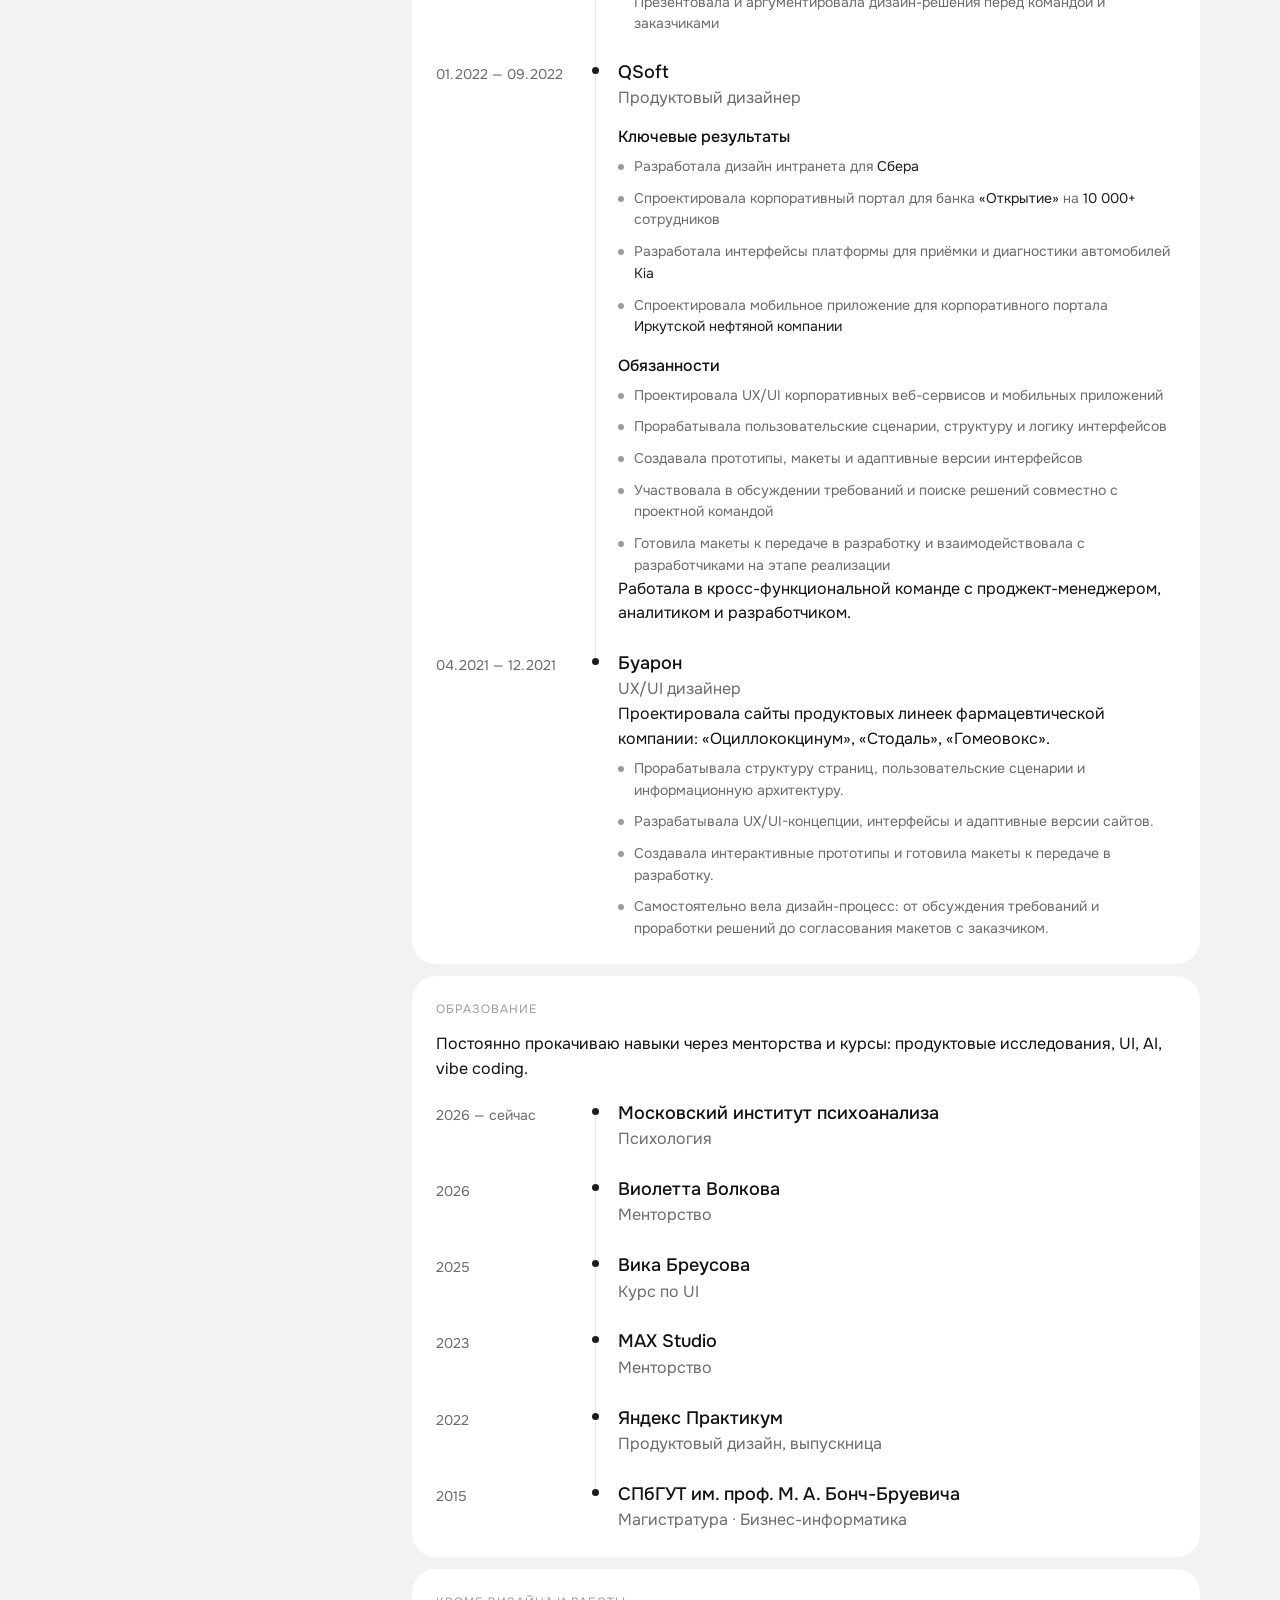
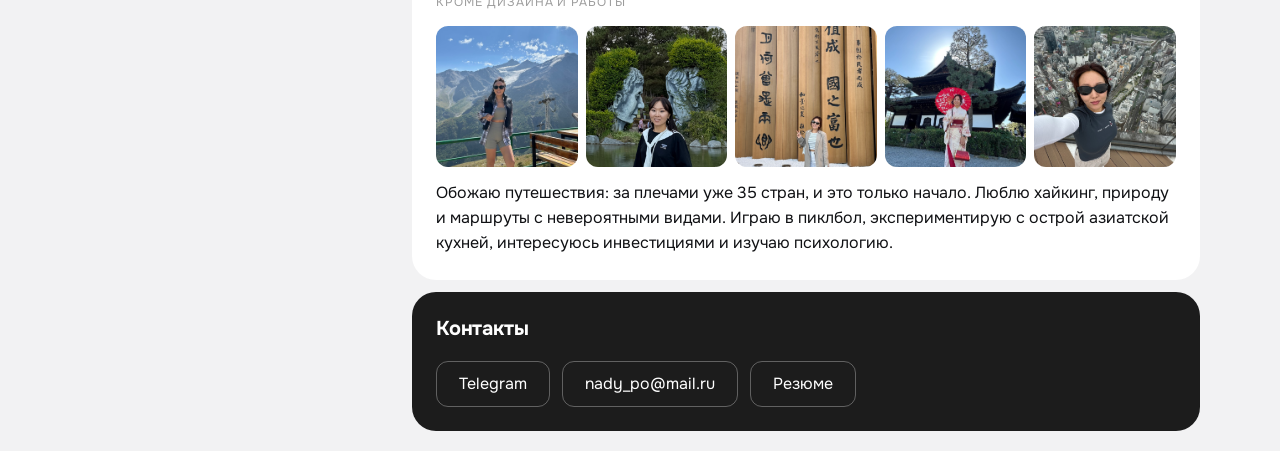
==== commit 25517e69: "Резюме: свежий PDF по кнопке, Синергия с новыми результатами, починен Telegram" ====
--- a/index.html
+++ b/index.html
@@ -8,7 +8,7 @@
   <link rel="preconnect" href="https://fonts.googleapis.com">
   <link rel="preconnect" href="https://fonts.gstatic.com" crossorigin>
   <link href="https://fonts.googleapis.com/css2?family=Onest:wght@400&display=swap" rel="stylesheet">
-  <link rel="stylesheet" href="styles.css?v66">
+  <link rel="stylesheet" href="styles.css?v67">
 </head>
 <body>
 
@@ -225,17 +225,17 @@
             <div class="t-role">Старший продуктовый дизайнер</div>
             <p class="t-sub">Ключевые результаты</p>
             <ul class="list">
-              <li><p>Запустила <b>20+ сервисов LMS</b>, которыми пользуются <b>100 тыс. активных студентов</b></p></li>
-              <li><p>Создала и развиваю дизайн-систему из <b>235 компонентов</b> для <b>4 дизайнеров</b> и <b>11 разработчиков</b></p></li>
-              <li><p>Внедрила регламент ведения макетов в Figma: структурировала их по сценариям и статусам, добавила пояснения к ключевой логике. Это упростило работу команды и сократило количество вопросов от разработки и тестирования</p></li>
+              <li><p>Спроектировала сервис оплаты обучения: <b>83%</b> платежей идут через сервис, тикетов в поддержку на <b>47%</b> меньше</p></li>
+              <li><p>Редизайн расписания для <b>100 тыс.</b> студентов и преподавателей: обращений в поддержку на <b>70%</b> меньше</p></li>
+              <li><p>Развила LMS от MVP до университетского цикла: обращений к кураторам на <b>45%</b> меньше, возвратов заданий на <b>60%</b> меньше</p></li>
+              <li><p>Построила дизайн-систему на <b>2 продукта</b> (<b>200+ компонентов</b>), с ней работают 4 дизайнера и 11 разработчиков</p></li>
             </ul>
             <p class="t-sub">Обязанности</p>
             <ul class="list">
-              <li><p>Проектирую и развиваю сервисы LMS и личного кабинета студента: от пользовательских сценариев и прототипов до адаптивных интерфейсов</p></li>
-              <li><p>Провожу UX-исследования, анализирую пользовательский опыт, проверяю гипотезы и использую результаты для улучшения продукта</p></li>
-              <li><p>Развиваю дизайн-систему: архитектура, компоненты, документация и стандартизация интерфейсов</p></li>
-              <li><p>Сопровождаю разработку: готовлю макеты и спецификации, взаимодействую с командой, провожу дизайн-ревью</p></li>
-              <li><p>Совместно с PM, аналитиками и разработчиками прорабатываю требования, участвую в обсуждении и приоритизации продуктовых решений</p></li>
+              <li><p>Самостоятельно вела продуктовые задачи end-to-end в LMS и личном кабинете студента: от выявления проблемы и проработки решений до сопровождения разработки и запуска</p></li>
+              <li><p>Инициировала и проводила UX-исследования, формировала и проверяла гипотезы, использовала результаты для развития продукта. Взаимодействовала с продактами, аналитиками и разработчиками, участвовала в обсуждении и приоритизации решений</p></li>
+              <li><p>С нуля спроектировала архитектуру дизайн-системы и отвечала за её развитие. Проводила дизайн-ревью, контролировала качество и единообразие интерфейсов</p></li>
+              <li><p>Поддерживала развитие дизайн-команды: помогала другим дизайнерам с проработкой решений, проводила онбординг и делилась экспертизой. Презентовала и аргументировала дизайн-решения перед командой и заказчиками</p></li>
             </ul>
           </div>
         </div>
@@ -354,9 +354,9 @@
     <section class="cell s12 contact-card" id="contact">
       <h3 class="cell-title">Контакты</h3>
       <div class="contact-buttons">
-        <a class="btn btn-ondark" href="https://t.me/privet_nady">Telegram</a>
+        <a class="btn btn-ondark" href="https://t.me/privet_nadya" target="_blank" rel="noopener">Telegram</a>
         <a class="btn btn-ondark" href="mailto:nady_po@mail.ru">nady_po@mail.ru</a>
-        <a class="btn btn-ondark" href="resume.html">Резюме</a>
+        <a class="btn btn-ondark" href="assets/resume.pdf" target="_blank" rel="noopener">Резюме</a>
       </div>
     </section>
 
